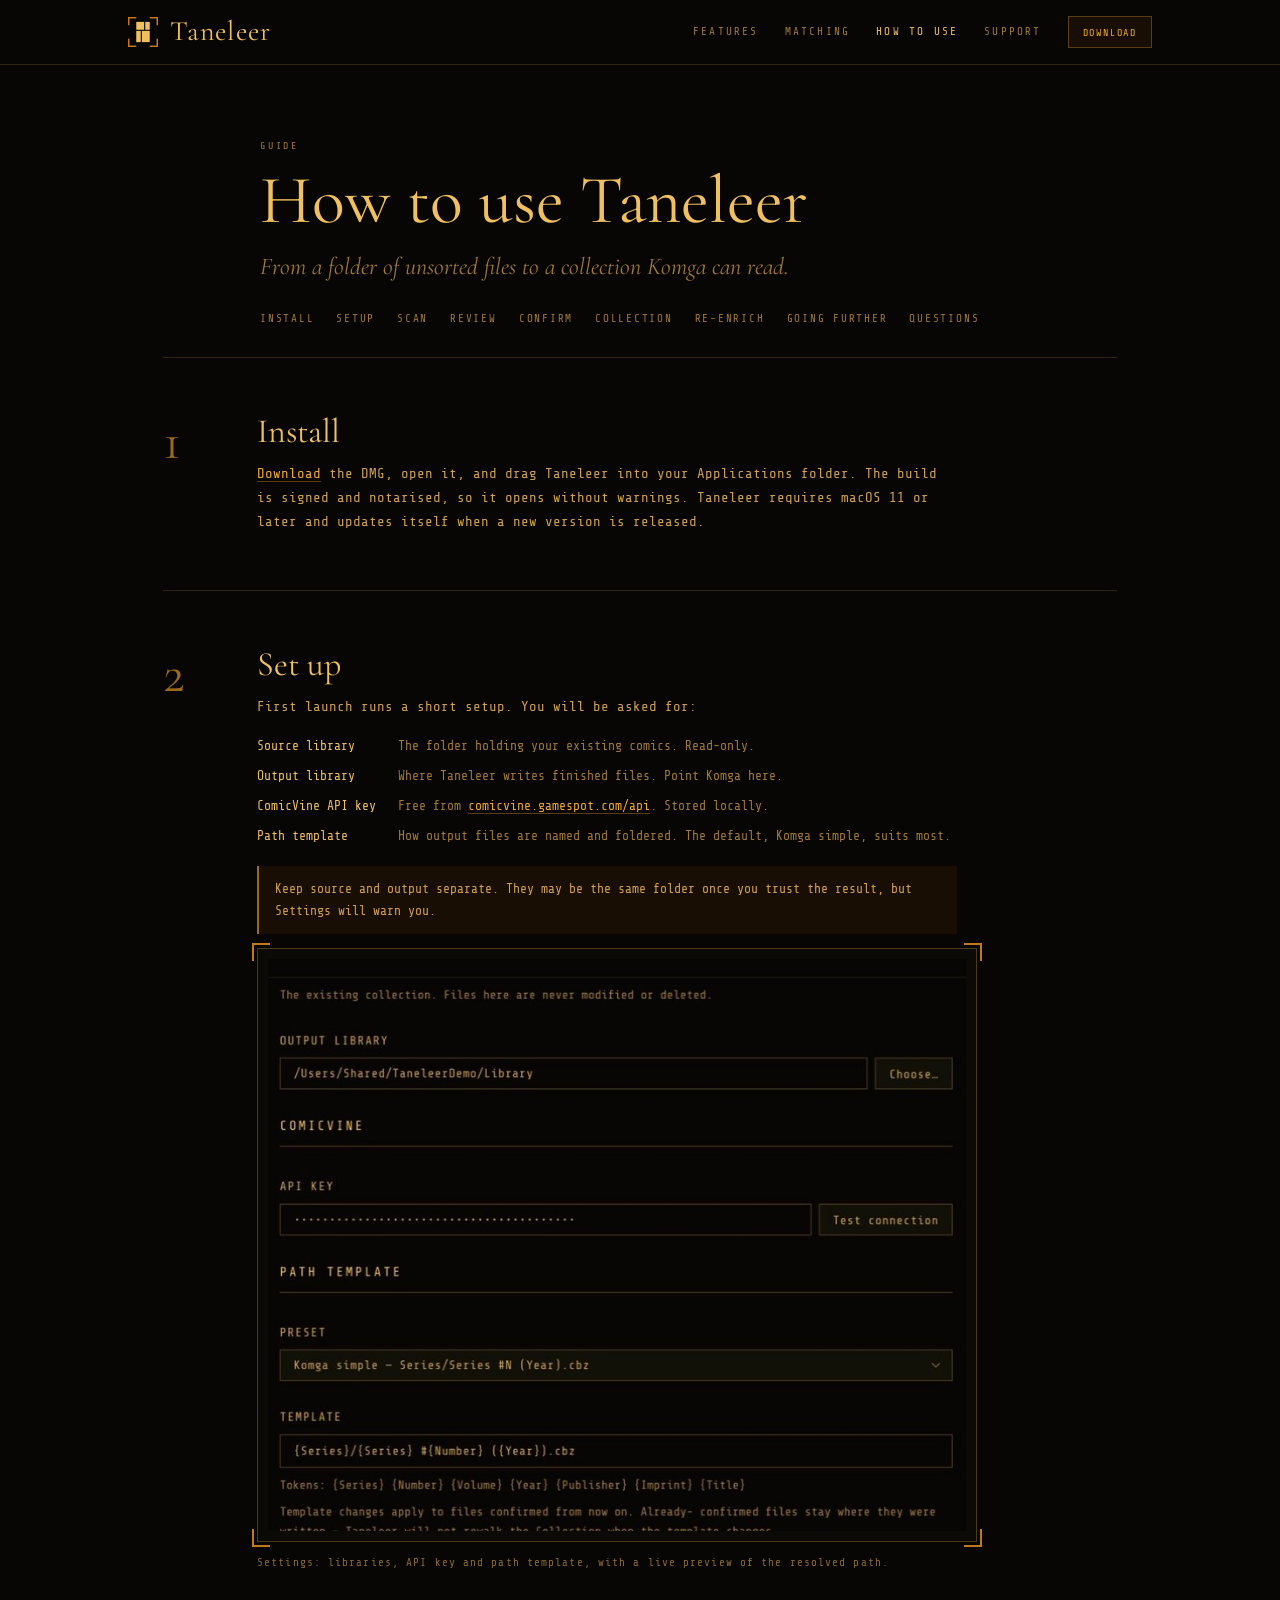
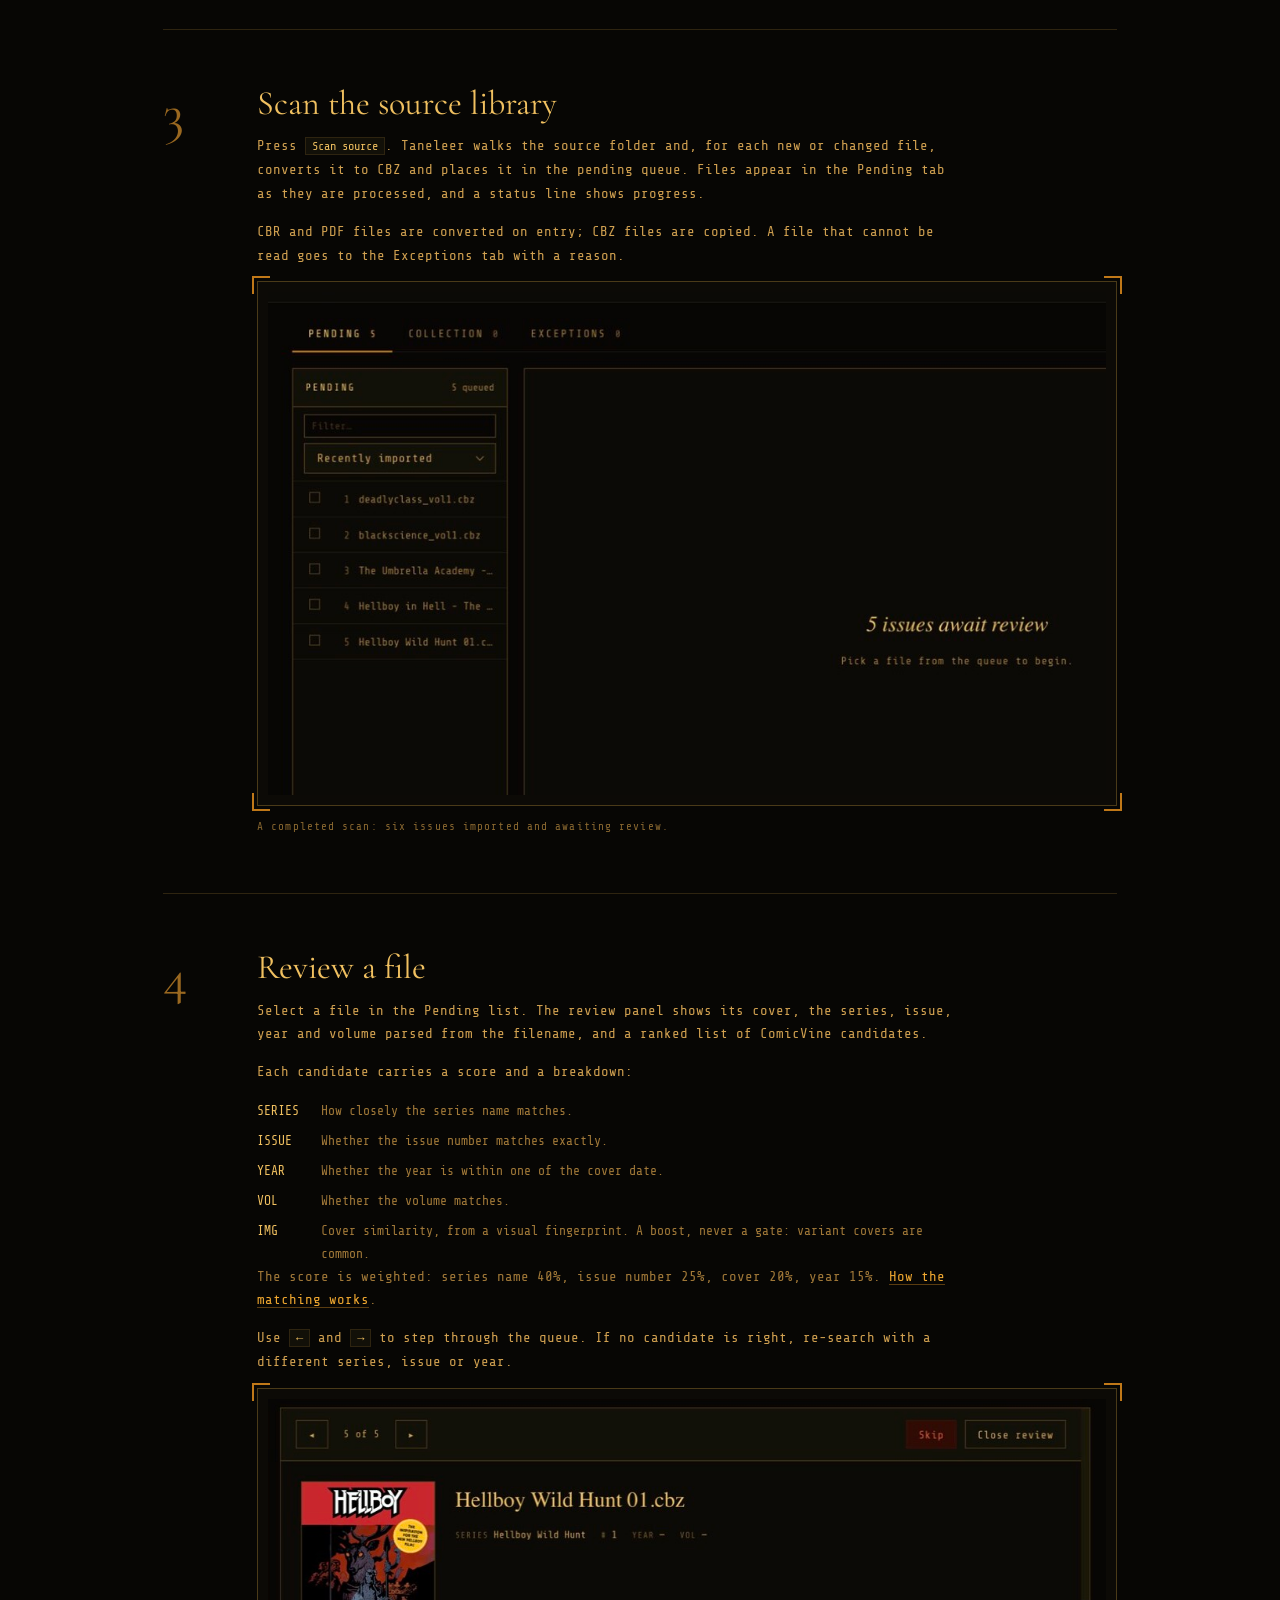
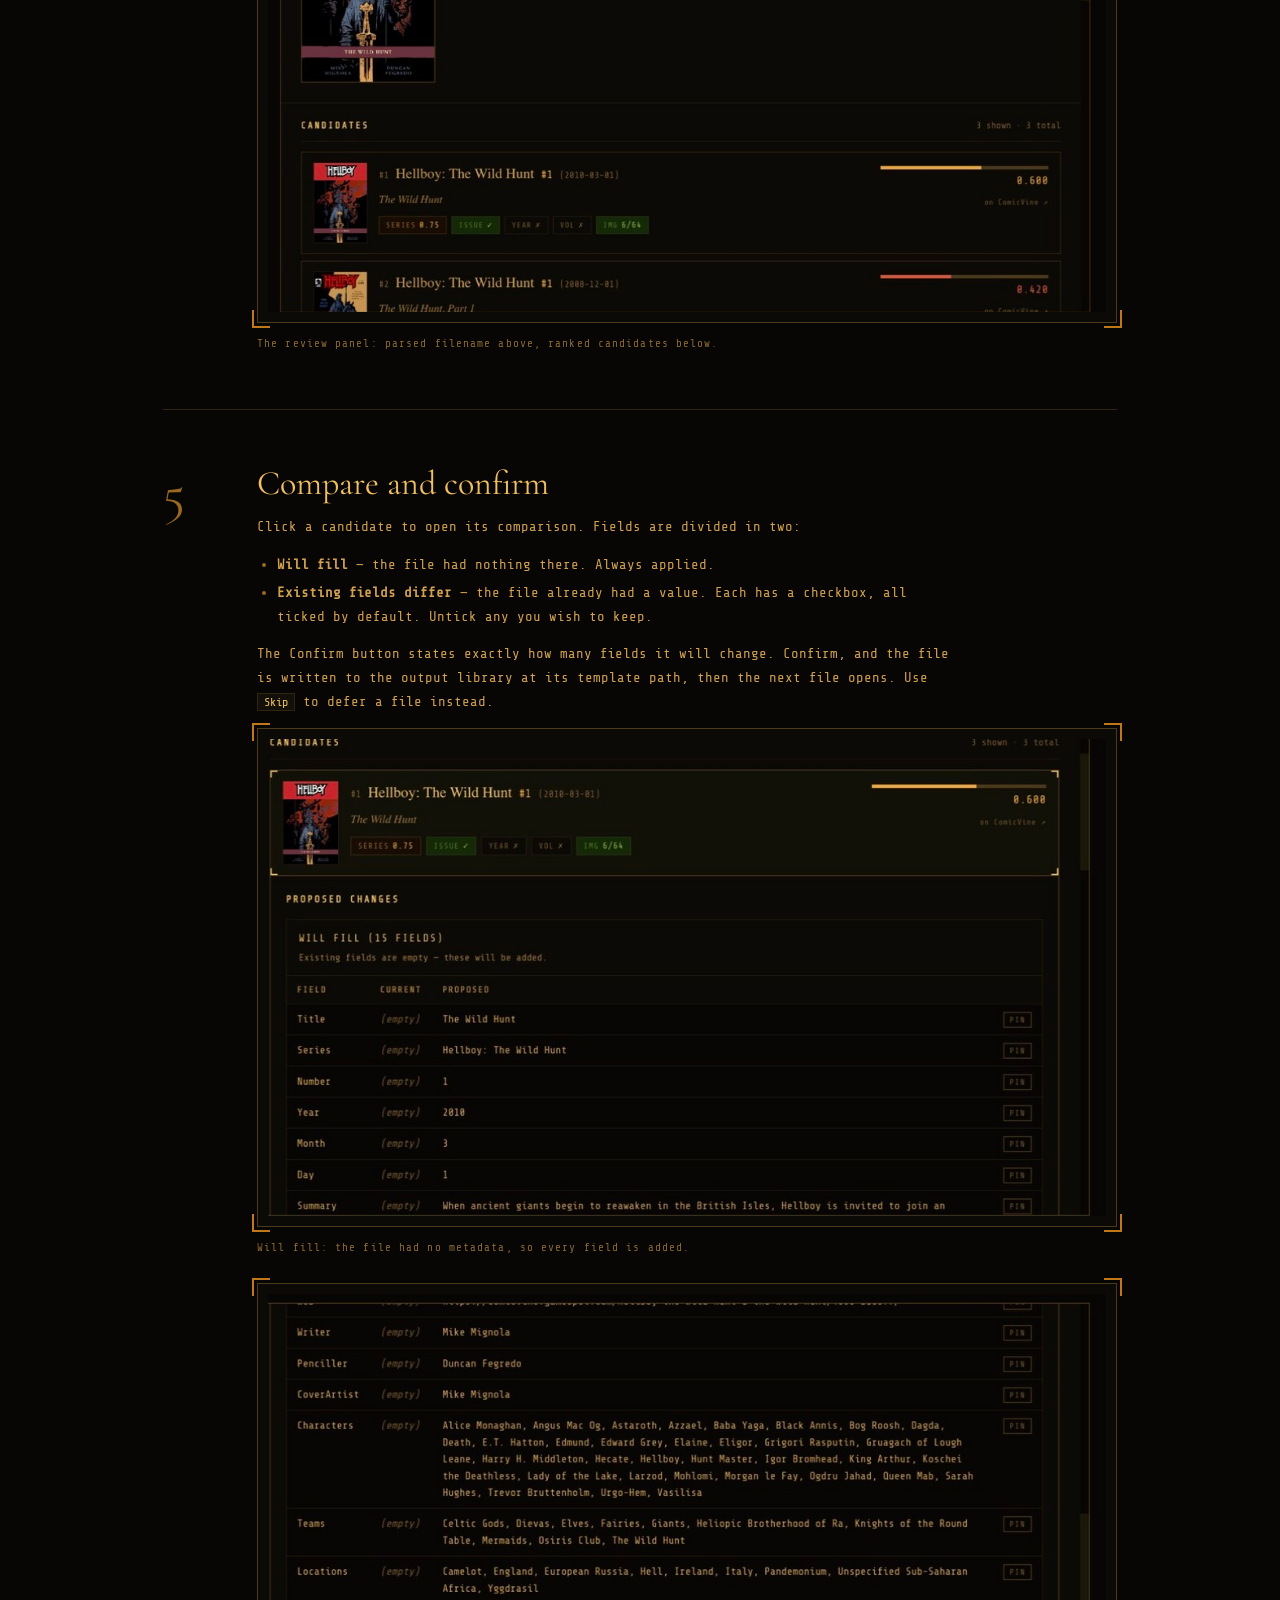
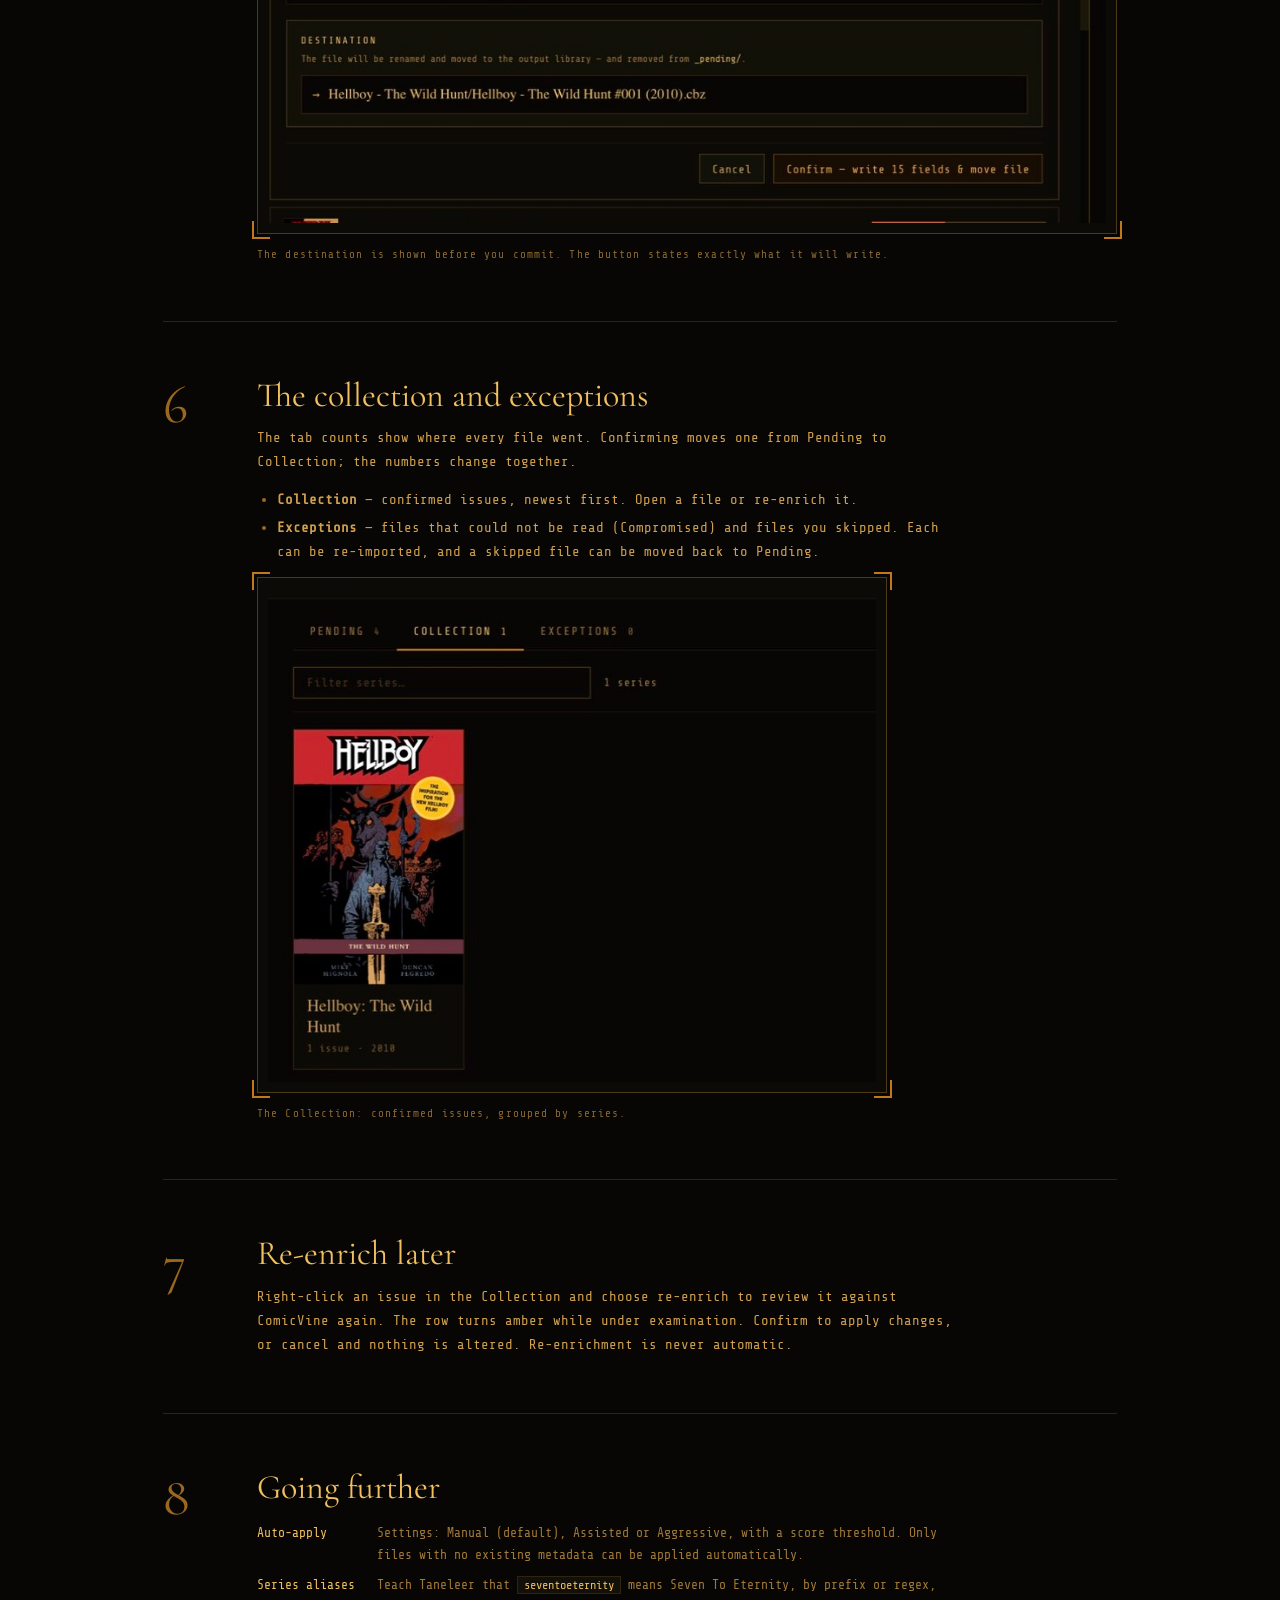
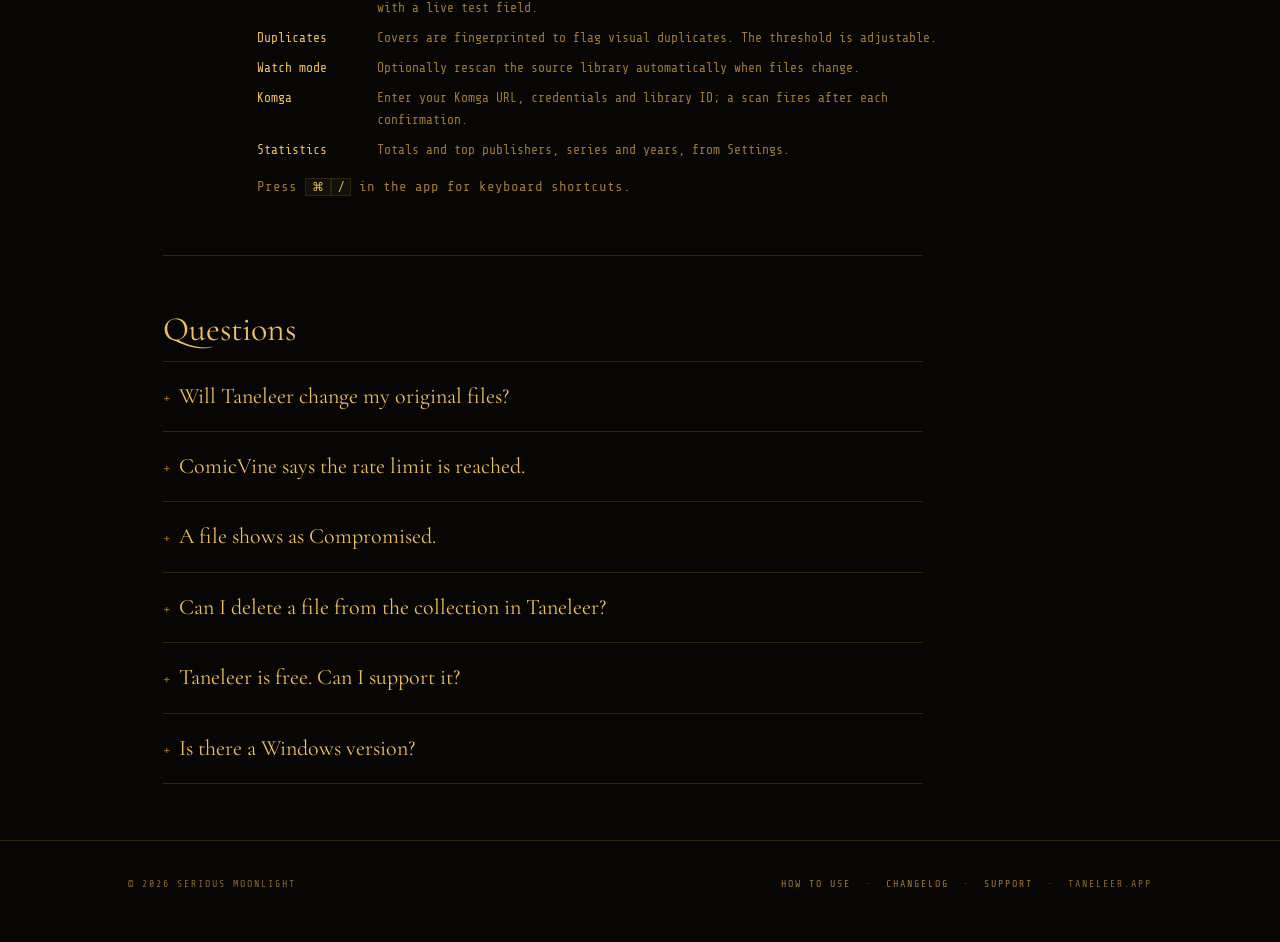
==== how-to.html @ 9f246590 "Full website: landing, how-to guide, matching, downloads, Ko-fi Co-Authored-By: Claude Sonnet 5.5 <n" ====
<!DOCTYPE html>
<html lang="en">
<head>
<meta charset="UTF-8">
<meta name="viewport" content="width=device-width, initial-scale=1.0">
<title>How to use Taneleer</title>
<meta name="description" content="A step-by-step guide to Taneleer: install, set up, scan, review candidates, confirm, and keep the collection in order.">
<meta name="theme-color" content="#070604">
<link rel="icon" type="image/svg+xml" href="favicon.svg">
<meta property="og:title" content="How to use Taneleer">
<meta property="og:description" content="A step-by-step guide to Taneleer: install, set up, scan, review candidates, confirm, and keep the collection in order.">
<meta property="og:image" content="https://taneleer.app/assets/shot-review.jpg">
<link rel="preconnect" href="https://fonts.googleapis.com">
<link rel="preconnect" href="https://fonts.gstatic.com" crossorigin>
<link href="https://fonts.googleapis.com/css2?family=Cormorant+Garamond:ital,wght@0,400;1,400&family=Share+Tech+Mono&display=swap" rel="stylesheet">
<link rel="stylesheet" href="styles.css?v=6">
</head>
<body>
<header class="top"><div class="wrap">
  <a class="brand" href="index.html" aria-label="Taneleer home">
    <svg viewBox="0 0 40 40" aria-hidden="true"><g fill="none" stroke="#c07818" stroke-width="2"><path d="M1 11V1h10M29 1h10v10M39 29v10H29M11 39H1V29"/></g><g fill="#f0c060"><rect x="11" y="6.5" width="10.5" height="10.5"/><rect x="23" y="6.5" width="6" height="10.5"/><rect x="11" y="18.5" width="6" height="15"/><rect x="18.5" y="18.5" width="10.5" height="15"/></g></svg>
    Taneleer</a>
  <nav aria-label="Primary">
    <a href="index.html#features" class="hide-s">Features</a>
    <a href="index.html#matching" class="hide-s">Matching</a>
    <a href="how-to.html" class="hide-xs" aria-current="page">How to use</a>
    <a href="https://ko-fi.com/seriousmoonlight">Support</a>
    <a class="btn primary" href="index.html#download">Download</a>
  </nav>
</div></header>

<main>
<div class="wrap narrow pagehead">
  <p class="label">Guide</p>
  <h1>How to use Taneleer</h1>
  <p class="lede">From a folder of unsorted files to a collection Komga can read.</p>
  <div class="toc"><a href="#install">Install</a><a href="#setup">Setup</a><a href="#scan">Scan</a><a href="#review">Review</a><a href="#confirm">Confirm</a><a href="#collection">Collection</a><a href="#reenrich">Re-enrich</a><a href="#more">Going further</a><a href="#faq">Questions</a></div>
</div>
<div class="wrap how">

<div class="step" id="install"><div class="n">1</div><div>
  <h2>Install</h2>
  <p><a href="index.html#download">Download</a> the DMG, open it, and drag Taneleer into your Applications folder. The build is signed and notarised, so it opens without warnings. Taneleer requires macOS 11 or later and updates itself when a new version is released.</p>
</div></div>

<div class="step" id="setup"><div class="n">2</div><div>
  <h2>Set up</h2>
  <p>First launch runs a short setup. You will be asked for:</p>
  <dl>
    <dt>Source library</dt><dd>The folder holding your existing comics. Read-only.</dd>
    <dt>Output library</dt><dd>Where Taneleer writes finished files. Point Komga here.</dd>
    <dt>ComicVine API key</dt><dd>Free from <a href="https://comicvine.gamespot.com/api/">comicvine.gamespot.com/api</a>. Stored locally.</dd>
    <dt>Path template</dt><dd>How output files are named and foldered. The default, Komga simple, suits most.</dd>
  </dl>
  <p class="note">Keep source and output separate. They may be the same folder once you trust the result, but Settings will warn you.</p>
  <figure style="max-width:720px"><div class="shot"><img src="assets/shot-settings.jpg" alt="The Taneleer settings screen showing source library, output library, ComicVine API key and path template with live preview" width="800" height="656" loading="lazy"><i></i></div><figcaption>Settings: libraries, API key and path template, with a live preview of the resolved path.</figcaption></figure>
</div></div>

<div class="step" id="scan"><div class="n">3</div><div>
  <h2>Scan the source library</h2>
  <p>Press <kbd>Scan source</kbd>. Taneleer walks the source folder and, for each new or changed file, converts it to CBZ and places it in the pending queue. Files appear in the Pending tab as they are processed, and a status line shows progress.</p>
  <p>CBR and PDF files are converted on entry; CBZ files are copied. A file that cannot be read goes to the Exceptions tab with a reason.</p>
  <figure style="max-width:860px"><div class="shot"><img src="assets/shot-scan.jpg" alt="The Pending tab after a scan, showing six imported files queued for review" width="1000" height="600" loading="lazy"><i></i></div><figcaption>A completed scan: six issues imported and awaiting review.</figcaption></figure>
</div></div>

<div class="step" id="review"><div class="n">4</div><div>
  <h2>Review a file</h2>
  <p>Select a file in the Pending list. The review panel shows its cover, the series, issue, year and volume parsed from the filename, and a ranked list of ComicVine candidates.</p>
  <p>Each candidate carries a score and a breakdown:</p>
  <dl>
    <dt>SERIES</dt><dd>How closely the series name matches.</dd>
    <dt>ISSUE</dt><dd>Whether the issue number matches exactly.</dd>
    <dt>YEAR</dt><dd>Whether the year is within one of the cover date.</dd>
    <dt>VOL</dt><dd>Whether the volume matches.</dd>
    <dt>IMG</dt><dd>Cover similarity, from a visual fingerprint. A boost, never a gate: variant covers are common.</dd>
  </dl>
  <p class="dim">The score is weighted: series name 40%, issue number 25%, cover 20%, year 15%. <a href="index.html#matching">How the matching works</a>.</p>
  <p>Use <kbd>&larr;</kbd> and <kbd>&rarr;</kbd> to step through the queue. If no candidate is right, re-search with a different series, issue or year.</p>
  <figure style="max-width:860px"><div class="shot"><img src="assets/shot-candidates.jpg" alt="The review panel with ranked candidates and score breakdowns" width="1070" height="655" loading="lazy"><i></i></div><figcaption>The review panel: parsed filename above, ranked candidates below.</figcaption></figure>
</div></div>

<div class="step" id="confirm"><div class="n">5</div><div>
  <h2>Compare and confirm</h2>
  <p>Click a candidate to open its comparison. Fields are divided in two:</p>
  <ul>
    <li><b>Will fill</b> &mdash; the file had nothing there. Always applied.</li>
    <li><b>Existing fields differ</b> &mdash; the file already had a value. Each has a checkbox, all ticked by default. Untick any you wish to keep.</li>
  </ul>
  <p>The Confirm button states exactly how many fields it will change. Confirm, and the file is written to the output library at its template path, then the next file opens. Use <kbd>Skip</kbd> to defer a file instead.</p>
  <figure style="max-width:860px"><div class="shot"><img src="assets/shot-diff.jpg" alt="The comparison for a ComicVine candidate listing the fields that will be filled" width="1030" height="586" loading="lazy"><i></i></div><figcaption>Will fill: the file had no metadata, so every field is added.</figcaption></figure><figure style="max-width:860px"><div class="shot"><img src="assets/shot-confirm.jpg" alt="The destination path and Confirm button, stating the number of fields to be written" width="1030" height="650" loading="lazy"><i></i></div><figcaption>The destination is shown before you commit. The button states exactly what it will write.</figcaption></figure>
</div></div>

<div class="step" id="collection"><div class="n">6</div><div>
  <h2>The collection and exceptions</h2>
  <p>The tab counts show where every file went. Confirming moves one from Pending to Collection; the numbers change together.</p>
  <ul>
    <li><b>Collection</b> &mdash; confirmed issues, newest first. Open a file or re-enrich it.</li>
    <li><b>Exceptions</b> &mdash; files that could not be read (Compromised) and files you skipped. Each can be re-imported, and a skipped file can be moved back to Pending.</li>
  </ul>
  <figure style="max-width:630px"><div class="shot"><img src="assets/shot-collection.jpg" alt="The Collection tab showing one confirmed series" width="700" height="568" loading="lazy"><i></i></div><figcaption>The Collection: confirmed issues, grouped by series.</figcaption></figure>
</div></div>

<div class="step" id="reenrich"><div class="n">7</div><div>
  <h2>Re-enrich later</h2>
  <p>Right-click an issue in the Collection and choose re-enrich to review it against ComicVine again. The row turns amber while under examination. Confirm to apply changes, or cancel and nothing is altered. Re-enrichment is never automatic.</p>
</div></div>

<div class="step" id="more"><div class="n">8</div><div>
  <h2>Going further</h2>
  <dl>
    <dt>Auto-apply</dt><dd>Settings: Manual (default), Assisted or Aggressive, with a score threshold. Only files with no existing metadata can be applied automatically.</dd>
    <dt>Series aliases</dt><dd>Teach Taneleer that <code>seventoeternity</code> means Seven To Eternity, by prefix or regex, with a live test field.</dd>
    <dt>Duplicates</dt><dd>Covers are fingerprinted to flag visual duplicates. The threshold is adjustable.</dd>
    <dt>Watch mode</dt><dd>Optionally rescan the source library automatically when files change.</dd>
    <dt>Komga</dt><dd>Enter your Komga URL, credentials and library ID; a scan fires after each confirmation.</dd>
    <dt>Statistics</dt><dd>Totals and top publishers, series and years, from Settings.</dd>
  </dl>
  <p class="dim" style="margin-top:14px">Press <kbd>&#8984;</kbd><kbd>/</kbd> in the app for keyboard shortcuts.</p>
</div></div>

<div class="step" id="faq" style="display:block">
  <h2>Questions</h2>
  <details><summary>Will Taneleer change my original files?</summary><p>No. The source library is read-only. All output is written to the output library.</p></details>
  <details><summary>ComicVine says the rate limit is reached.</summary><p>ComicVine allows about 200 requests an hour. Taneleer pauses, shows a countdown, and resumes by itself. Work already done is kept.</p></details>
  <details><summary>A file shows as Compromised.</summary><p>It could not be read or converted. The Exceptions tab gives the reason. Open the source, repair or replace it, then choose Re-import.</p></details>
  <details><summary>Can I delete a file from the collection in Taneleer?</summary><p>Not directly. The source library is the source of truth; remove the file there. In bulk, you can retire rows from the Collection while leaving output files in place.</p></details>
  <details><summary>Taneleer is free. Can I support it?</summary><p>Yes, optionally, through <a href="https://ko-fi.com/seriousmoonlight">Ko-fi</a>. Nothing is locked behind it.</p></details>
  <details><summary>Is there a Windows version?</summary><p>Not at v1. A portable build is planned after release.</p></details>
</div>

</div>
</main>
<footer><div class="wrap">
  <span>&copy; 2026 Serious Moonlight</span>
  <span><a href="how-to.html">How to use</a> &nbsp;&middot;&nbsp; <a href="https://github.com/puckrin/taneleer-releases/releases">Changelog</a> &nbsp;&middot;&nbsp; <a href="https://ko-fi.com/seriousmoonlight">Support</a> &nbsp;&middot;&nbsp; taneleer.app</span>
</div></footer>
</body></html>
---- styles.css ----
/* Taneleer — website. Static, no JS. Tokens mirror the app's. */
:root{
  --bg0:#070604;--bg1:#0c0a06;--bg2:#121008;--bg3:#1a1808;--rule:#2e2410;--rule-strong:#4a3a18;
  --tx0:#f0c060;--tx1:#d0a050;--tx2:#a07838;--tx3:#8a6830;
  --amber-hi:#f0a830;--amber:#c07818;--amber-mid:#9a6820;--amber-dim:#5a3c10;--amber-ghost:#180e04;
  --cold-hi:#90b8d0;--green-hi:#88b840;--red-hi:#d85838;
  --serif:'Cormorant Garamond',Georgia,serif;--mono:'Share Tech Mono',ui-monospace,Menlo,monospace;
}
*,*::before,*::after{box-sizing:border-box;margin:0;padding:0}
html{background:var(--bg0);color:var(--tx1);font-family:var(--mono);font-size:14px;line-height:1.7;-webkit-font-smoothing:antialiased;scroll-behavior:smooth}
body{min-height:100vh;background:var(--bg0)}
a{color:var(--amber-hi);text-decoration:none;border-bottom:1px solid var(--amber-dim)}
a:hover{border-bottom-color:var(--amber-hi)}
a:focus-visible,.btn:focus-visible{outline:1.5px solid var(--cold-hi);outline-offset:3px}
img{max-width:100%;display:block}
.wrap{max-width:1080px;margin:0 auto;padding:0 28px}
.narrow{max-width:760px}

/* header */
.top{border-bottom:.5px solid var(--rule);background:var(--bg0);position:sticky;top:0;z-index:10}
.top .wrap{display:flex;align-items:center;justify-content:space-between;height:64px;gap:16px}
.brand{display:flex;align-items:center;gap:12px;border:0;color:var(--tx0);font-family:var(--serif);font-size:28px;letter-spacing:.04em}
.brand svg{width:30px;height:30px}
nav{display:flex;align-items:center;gap:26px;font-size:11px;letter-spacing:.2em;text-transform:uppercase}
nav a{border:0;color:var(--tx2)}
nav a:hover,nav a[aria-current]{color:var(--tx0)}

/* buttons */
.btn{display:inline-flex;align-items:center;gap:10px;height:40px;padding:0 20px;font:inherit;font-size:12px;letter-spacing:.18em;text-transform:uppercase;background:var(--bg2);color:var(--tx2);border:1px solid var(--rule-strong)}
.btn:hover{border-color:var(--amber-mid);color:var(--tx0)}
.btn.primary{background:var(--amber-ghost);color:var(--amber-hi);border-color:var(--amber-dim)}
.btn.primary:hover{border-color:var(--amber-hi)}
.top .btn{height:32px;padding:0 14px;font-size:10px}

/* type */
.label{font-size:10px;letter-spacing:.28em;text-transform:uppercase;color:var(--tx2)}
h1,h2,h3{font-family:var(--serif);font-weight:400;color:var(--tx0);line-height:1.08}
h2{font-size:42px;margin:10px 0 18px}
h3{font-size:24px;margin-bottom:6px}
p{color:var(--tx1)}
.lede{font-family:var(--serif);font-style:italic;font-size:24px;color:var(--tx2);line-height:1.35}
.dim{color:var(--tx2)}
code,kbd{font-family:var(--mono);font-size:12px;background:var(--bg2);border:1px solid var(--rule);padding:1px 6px;color:var(--tx0)}

/* hero */
.hero{padding:84px 0 40px;text-align:center;position:relative}
.hero h1{font-size:clamp(46px,8vw,92px);letter-spacing:.02em}
.hero .lede{margin:18px auto 30px;max-width:620px}
.cta{display:flex;gap:14px;justify-content:center;flex-wrap:wrap}
.fine{margin-top:16px;font-size:11px;letter-spacing:.14em;color:var(--tx3)}
.stage{padding:20px 0 90px}

/* framed screenshot with bracket corners */
.shot{position:relative;border:1px solid var(--rule-strong);background:var(--bg1);padding:10px}
.shot::before,.shot::after,.shot i::before,.shot i::after{content:"";position:absolute;width:18px;height:18px;border:2px solid var(--amber)}
.shot::before{top:-6px;left:-6px;border-right:0;border-bottom:0}
.shot::after{top:-6px;right:-6px;border-left:0;border-bottom:0}
.shot i::before{bottom:-6px;left:-6px;border-right:0;border-top:0}
.shot i::after{bottom:-6px;right:-6px;border-left:0;border-top:0}
.shot img{width:100%;height:auto}
figcaption{margin-top:12px;font-size:11px;letter-spacing:.1em;color:var(--tx3)}
.hero .shot{box-shadow:0 30px 90px rgba(192,120,24,.12)}

/* sections */
section{padding:84px 0;border-top:.5px solid var(--rule)}
.grid{display:grid;grid-template-columns:repeat(3,1fr);gap:1px;background:var(--rule);border:1px solid var(--rule);margin-top:36px}
.cell{background:var(--bg0);padding:28px 26px}
.cell p{font-size:13px;color:var(--tx2)}
.cell .label{color:var(--amber-mid);display:block;margin-bottom:10px}
.split{display:grid;grid-template-columns:1fr 1.25fr;gap:56px;align-items:center}
.split.flip{grid-template-columns:1.25fr 1fr}
.steps{counter-reset:s;list-style:none;display:grid;grid-template-columns:repeat(4,1fr);gap:24px;margin-top:36px}
.steps li{counter-increment:s;border-top:1px solid var(--amber-dim);padding-top:16px}
.steps li::before{content:"0" counter(s);font-size:11px;letter-spacing:.24em;color:var(--amber-hi)}
.steps h3{margin-top:6px}
.steps p{font-size:13px;color:var(--tx2)}
.tags{display:flex;flex-wrap:wrap;gap:8px;margin-top:18px}
.tag{font-size:10px;letter-spacing:.14em;text-transform:uppercase;padding:2px 8px;border:1px solid var(--amber-dim);color:var(--amber-mid)}
.download{text-align:center;background:var(--bg1)}
.download .meta{display:flex;gap:28px;justify-content:center;flex-wrap:wrap;margin-top:26px;font-size:11px;letter-spacing:.14em;color:var(--tx2)}
.download .meta b{color:var(--tx0);font-weight:400}

/* how-to */
.pagehead{padding:72px 0 28px}
.pagehead h1{font-size:clamp(40px,6vw,68px);margin:10px 0 14px}
.toc{display:flex;flex-wrap:wrap;gap:8px 22px;margin-top:26px;font-size:11px;letter-spacing:.16em;text-transform:uppercase}
.toc a{border:0;color:var(--tx2)}.toc a:hover{color:var(--tx0)}
.step{padding:56px 0;border-top:.5px solid var(--rule);display:grid;grid-template-columns:70px 1fr;gap:0 24px}
.step .n{font-family:var(--serif);font-size:54px;color:var(--amber-mid);line-height:1}
.step h2{font-size:34px;margin:0 0 12px}
.step p+p,.step p+ul,.step ul+p,.step p+figure,.step ul+figure{margin-top:14px}
.step ul{padding-left:20px;color:var(--tx1)}
.step li{margin:4px 0}
.step li::marker{color:var(--amber-mid)}
.step figure{margin-top:26px}
.note{border-left:2px solid var(--amber-mid);background:var(--amber-ghost);padding:12px 16px;margin-top:18px;font-size:13px;color:var(--tx1)}
dl{margin-top:16px;display:grid;grid-template-columns:max-content 1fr;gap:8px 22px;font-size:13px}
dt{color:var(--tx0)}dd{color:var(--tx2)}
details{border-top:.5px solid var(--rule);padding:16px 0}
details:last-of-type{border-bottom:.5px solid var(--rule)}
summary{cursor:pointer;color:var(--tx0);font-family:var(--serif);font-size:22px;list-style:none}
summary::before{content:"+ ";color:var(--amber-mid);font-family:var(--mono);font-size:14px}
details[open] summary::before{content:"– "}
details p{margin-top:10px;color:var(--tx2);font-size:13px}

footer{border-top:.5px solid var(--rule);padding:34px 0 50px;font-size:10px;letter-spacing:.2em;text-transform:uppercase;color:var(--tx3)}
footer .wrap{display:flex;justify-content:space-between;gap:12px 28px;flex-wrap:wrap}
footer a{color:var(--tx2);border:0}footer a:hover{color:var(--tx0)}

@media(max-width:860px){
  .grid{grid-template-columns:1fr}.split,.split.flip{grid-template-columns:1fr;gap:30px}
  .steps{grid-template-columns:1fr 1fr}h2{font-size:34px}
  .step{grid-template-columns:1fr}.step .n{font-size:40px;margin-bottom:6px}
  nav{gap:16px}.hide-s{display:none}
}
@media(max-width:520px){.steps{grid-template-columns:1fr}.wrap{padding:0 18px}.hero{padding-top:56px}}
@media(prefers-reduced-motion:reduce){html{scroll-behavior:auto}}

/* small-screen header */
nav a{white-space:nowrap}
@media(max-width:520px){
  .brand{font-size:23px;gap:8px}.brand svg{width:24px;height:24px}
  nav{gap:12px;letter-spacing:.1em}.top .btn{padding:0 10px;letter-spacing:.1em}
  .top .wrap{height:56px}
}

/* how-to: wide figures, readable text measure */
.how{max-width:1010px}
.how .step>div>p,.how .step>div>ul,.how .step>div>dl,.how .step>div>.note,.how .step>div>h2{max-width:700px}
.how #faq{max-width:760px}

/* matching */
.mlist{list-style:none;display:grid;gap:26px}
.mlist li{border-left:1px solid var(--amber-dim);padding-left:20px}
.mlist .label{color:var(--amber-mid);display:block;margin-bottom:4px}
.mlist p{font-size:13px;color:var(--tx2)}
.mlist em{font-family:var(--serif);font-size:15px;color:var(--tx1)}
.signals{display:grid;gap:14px;margin-top:16px;padding:22px;border:1px solid var(--rule-strong);background:var(--bg1)}
.signals div{display:grid;grid-template-columns:110px 1fr 40px;align-items:center;gap:14px;font-size:12px}
.signals span{color:var(--tx1)}.signals em{font-style:normal;color:var(--amber-hi);text-align:right}
.signals b{display:block;height:6px;background:var(--bg3);position:relative}
.signals b::after{content:"";position:absolute;inset:0 auto 0 0;width:calc(var(--w)*2.5);background:var(--amber)}
@media(max-width:520px){.hide-xs{display:none}.signals div{grid-template-columns:86px 1fr 36px;gap:10px}}
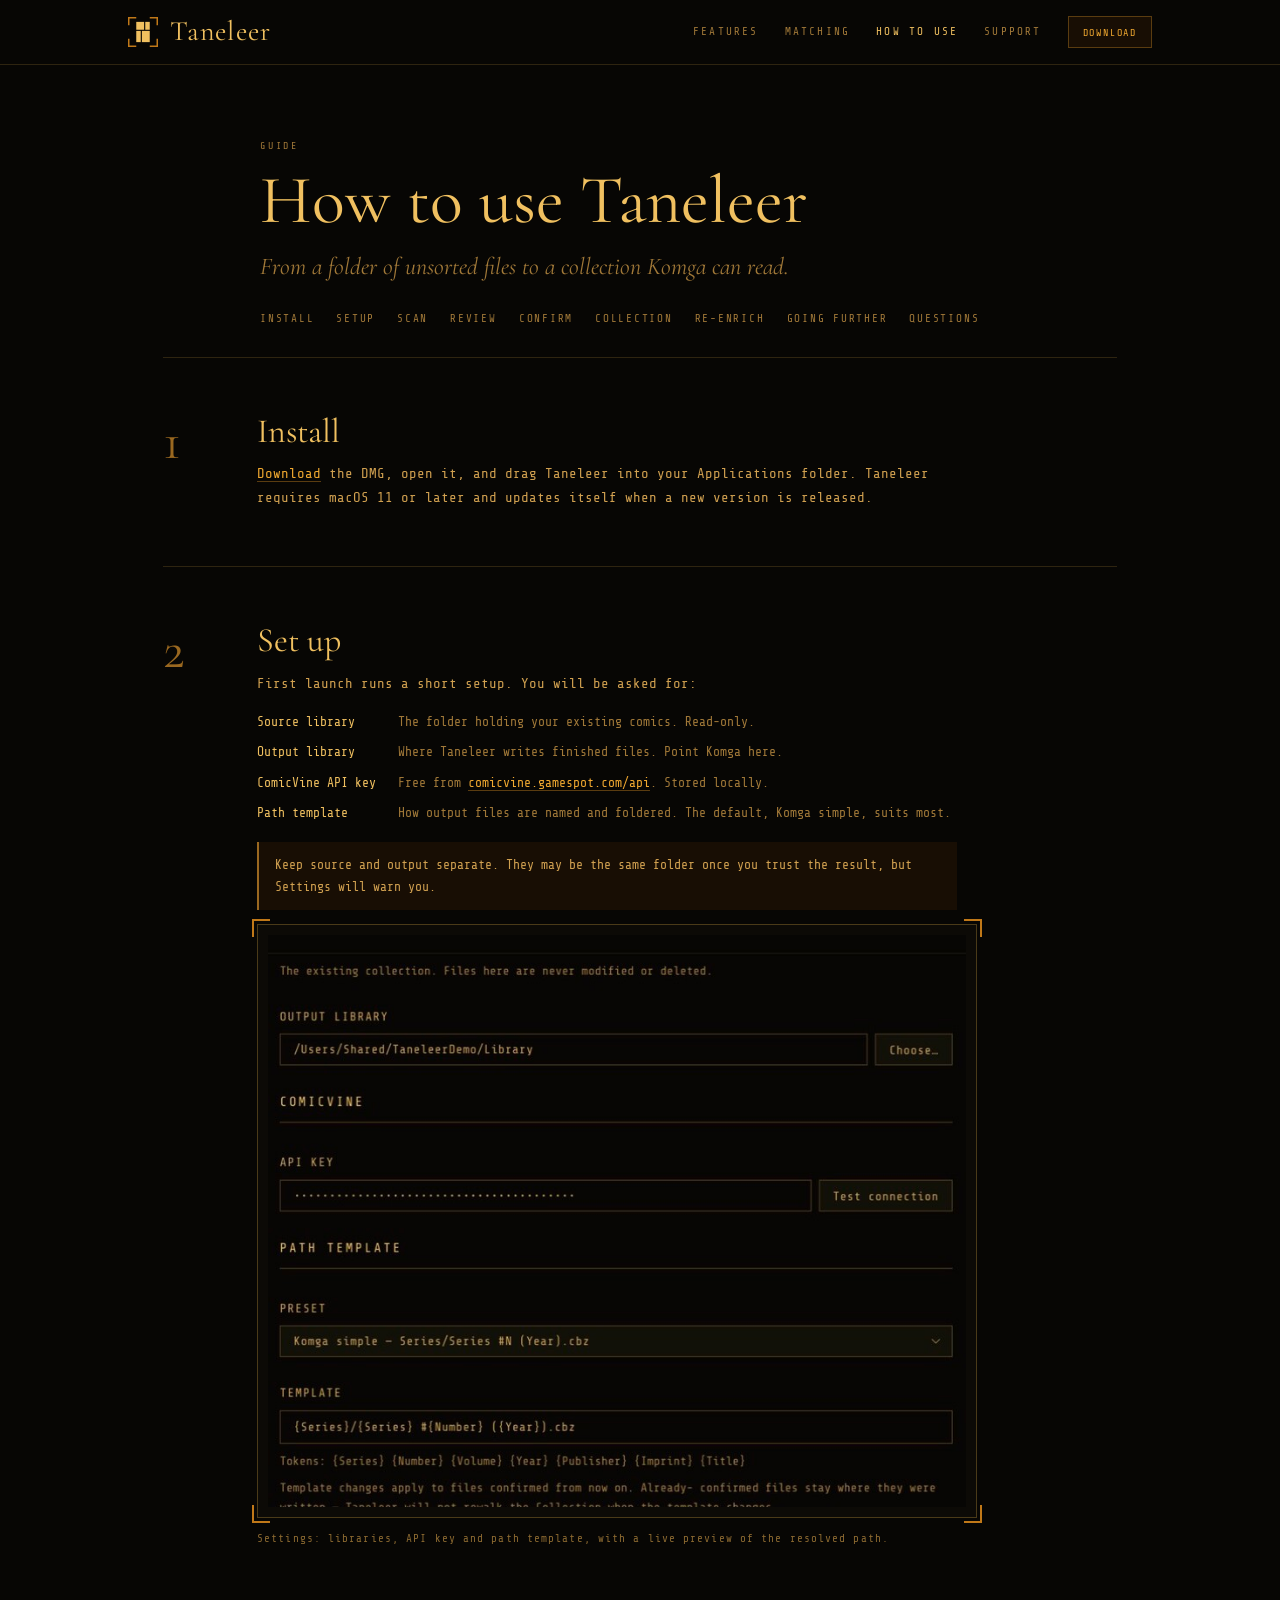
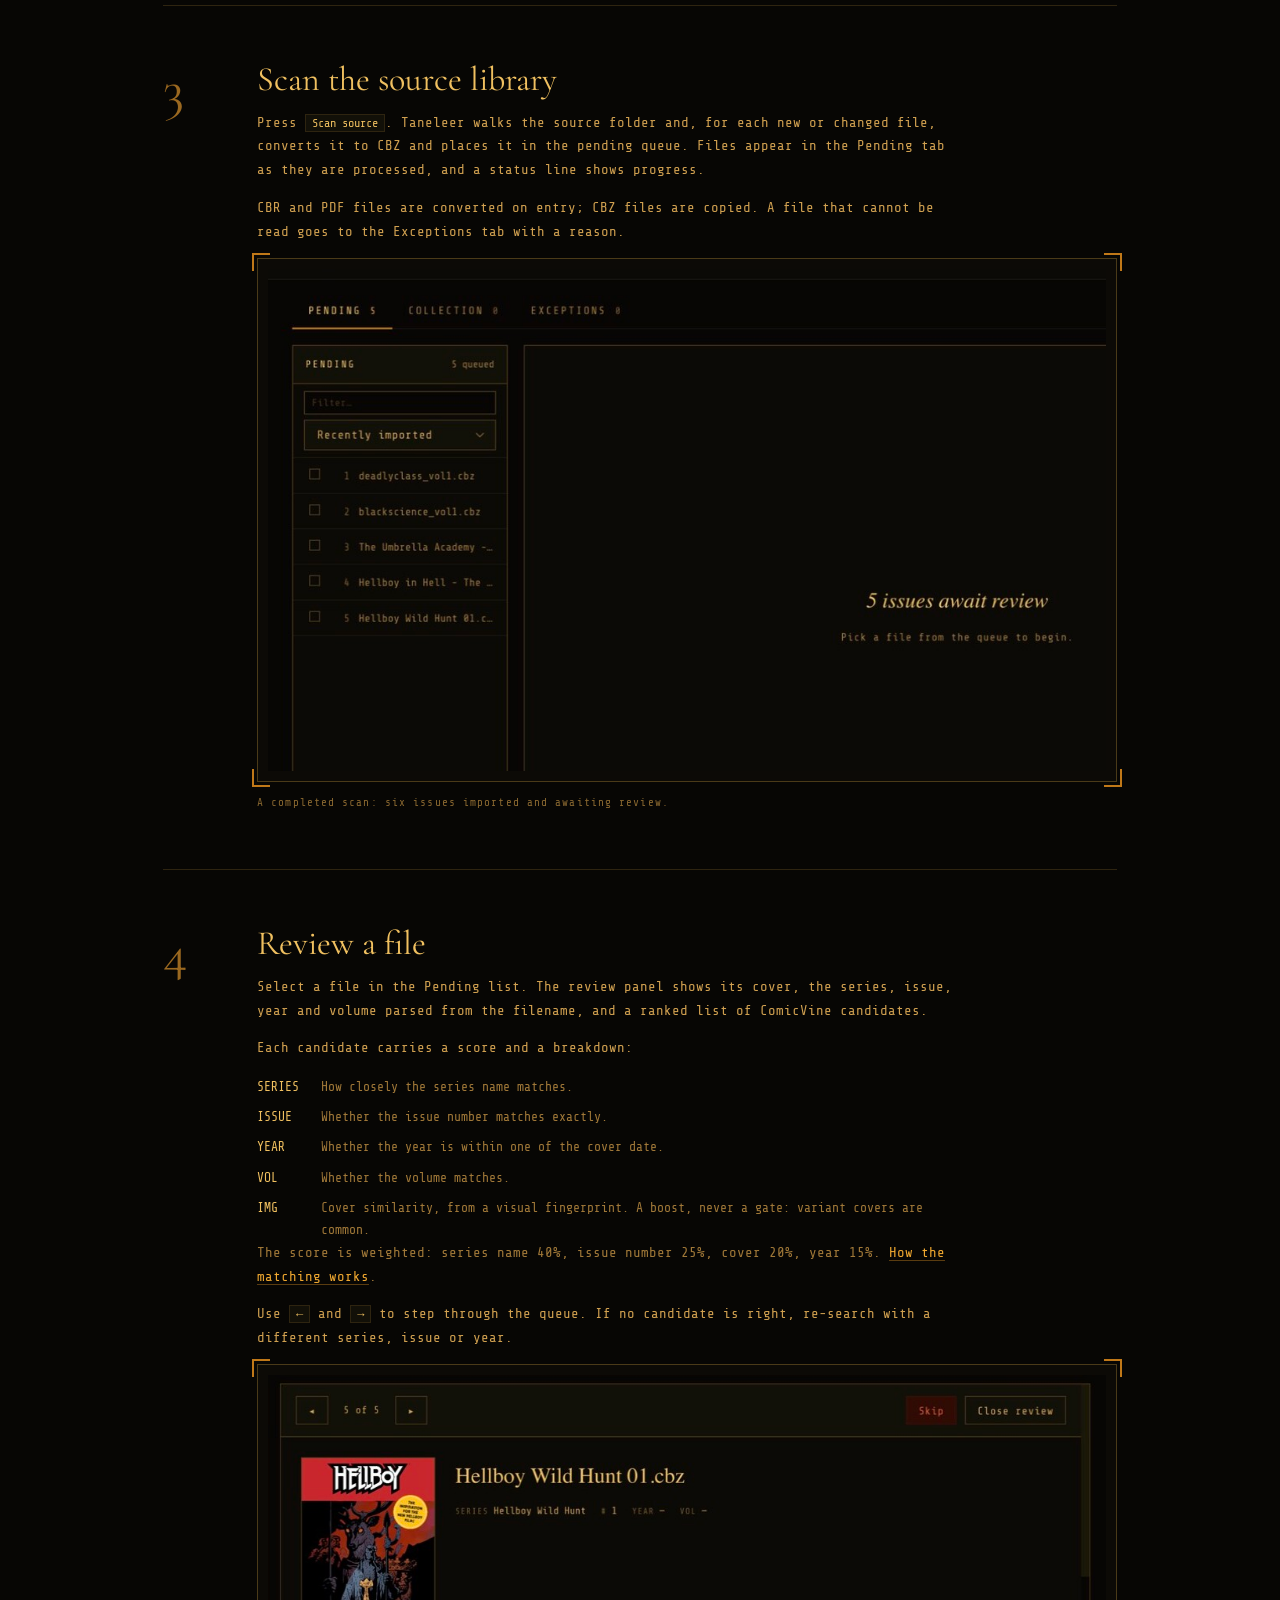
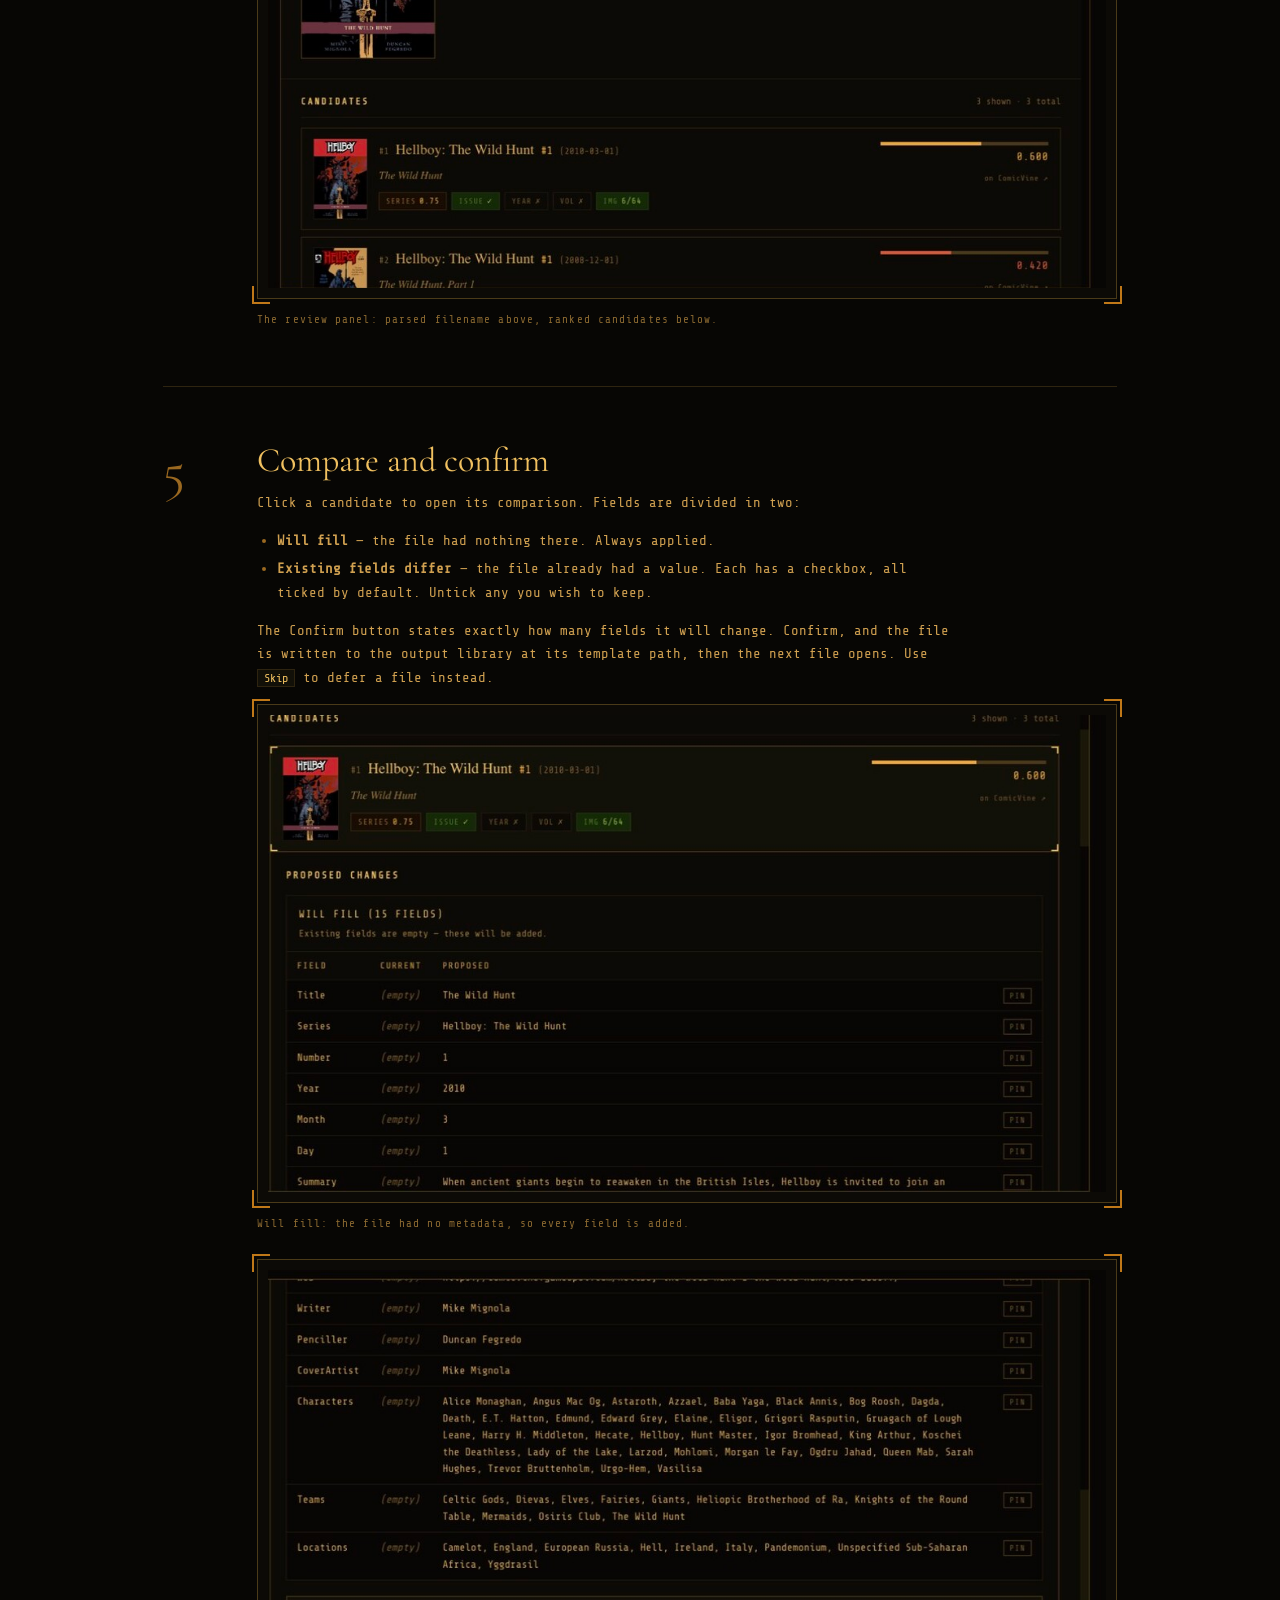
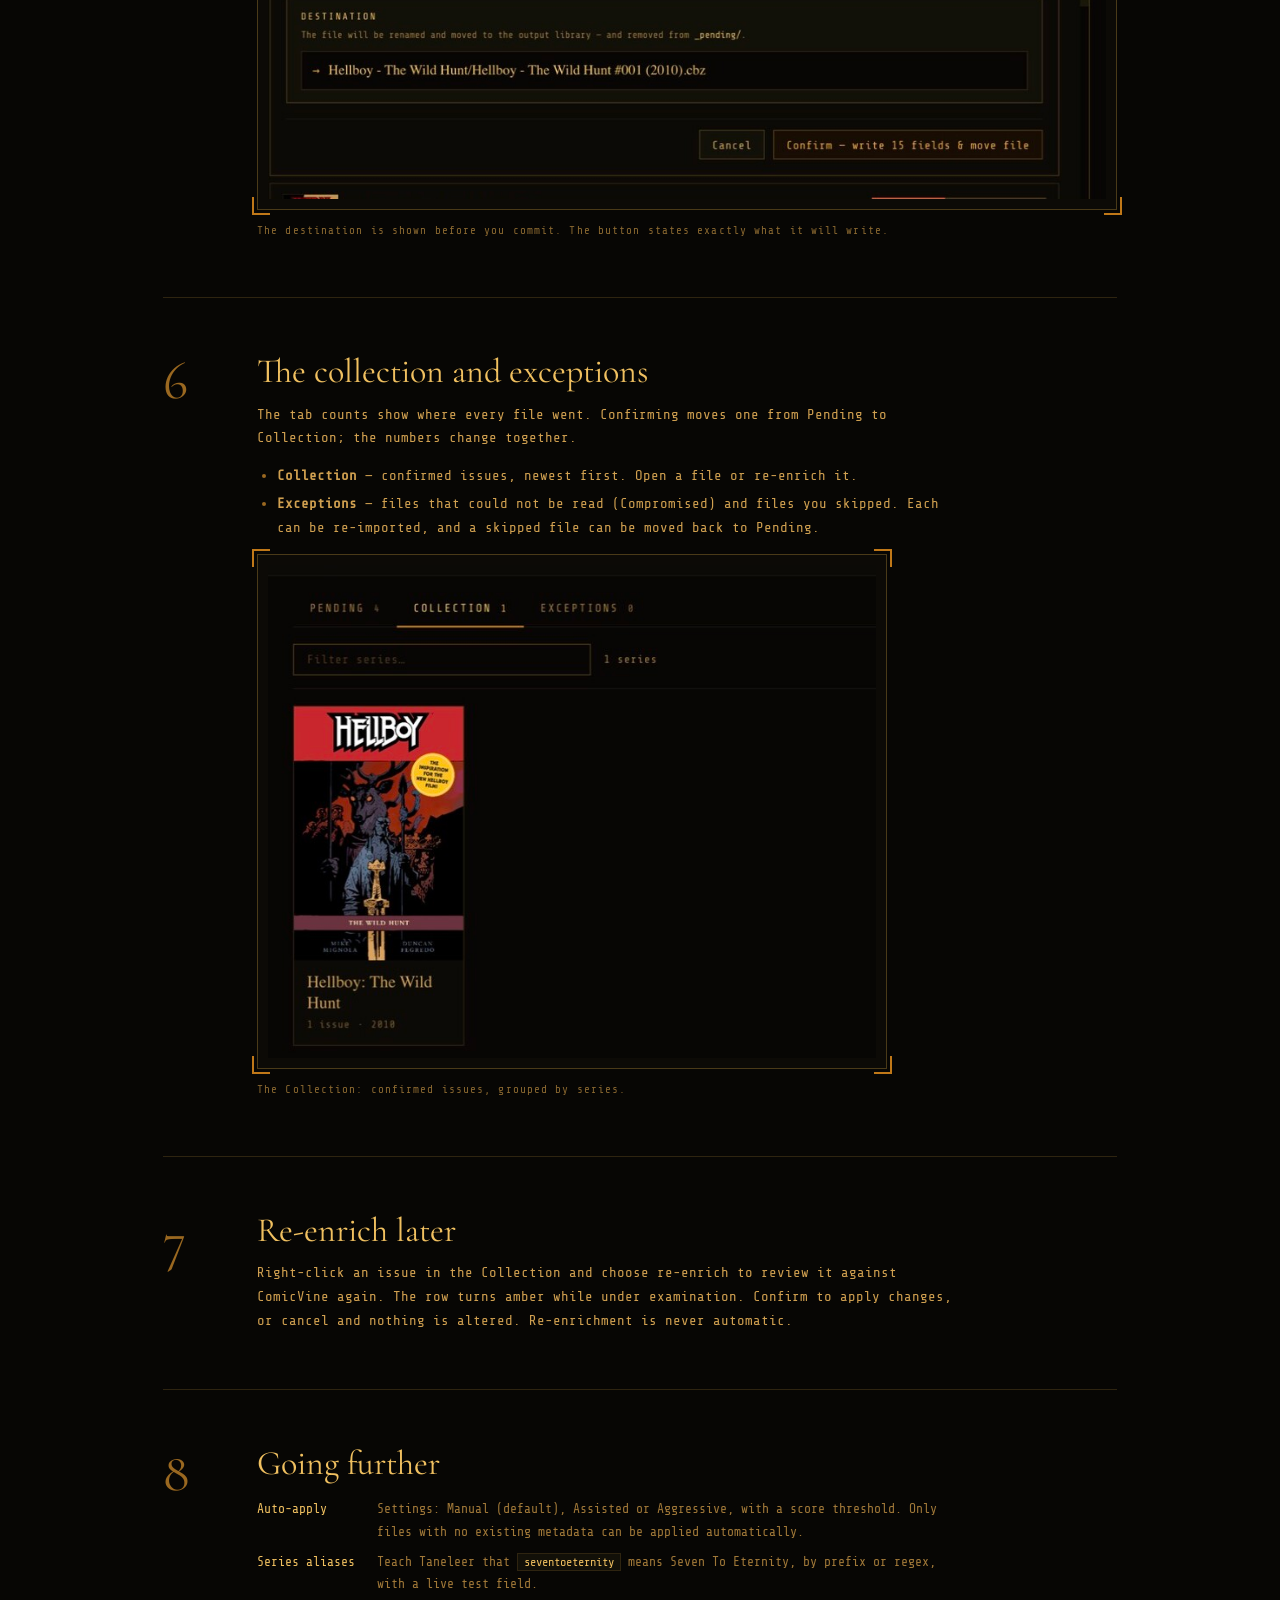
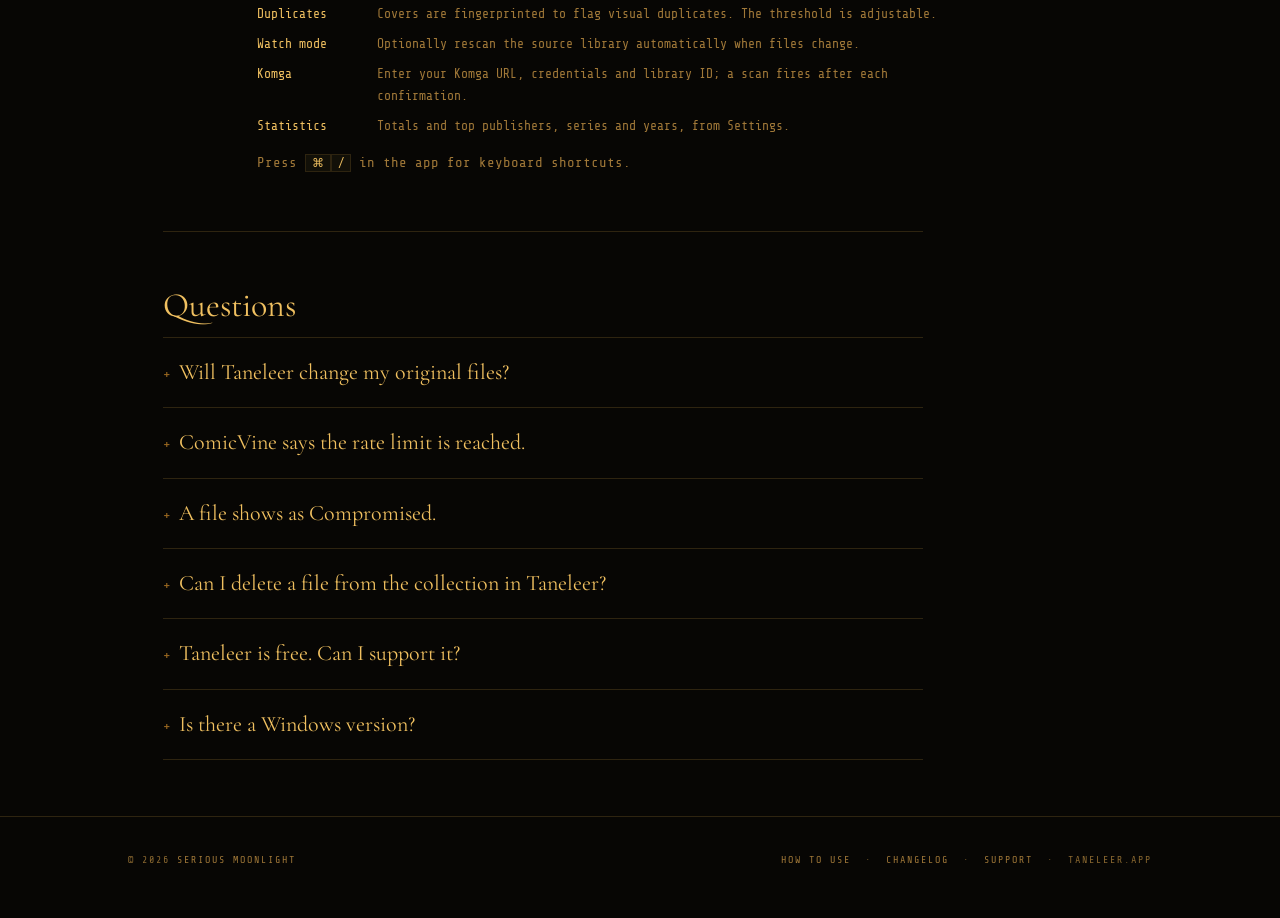
==== commit becbc3cb: "Site tweaks: drop signing wording, nav Download downloads directly, footer link Co-Authored-By: Clau" ====
--- a/how-to.html
+++ b/how-to.html
@@ -25,7 +25,7 @@
     <a href="index.html#matching" class="hide-s">Matching</a>
     <a href="how-to.html" class="hide-xs" aria-current="page">How to use</a>
     <a href="https://ko-fi.com/seriousmoonlight">Support</a>
-    <a class="btn primary" href="index.html#download">Download</a>
+    <a class="btn primary" data-download href="https://github.com/puckrin/taneleer-releases/releases/latest">Download</a>
   </nav>
 </div></header>
 
@@ -40,7 +40,7 @@
 
 <div class="step" id="install"><div class="n">1</div><div>
   <h2>Install</h2>
-  <p><a href="index.html#download">Download</a> the DMG, open it, and drag Taneleer into your Applications folder. The build is signed and notarised, so it opens without warnings. Taneleer requires macOS 11 or later and updates itself when a new version is released.</p>
+  <p><a href="index.html#download">Download</a> the DMG, open it, and drag Taneleer into your Applications folder. Taneleer requires macOS 11 or later and updates itself when a new version is released.</p>
 </div></div>
 
 <div class="step" id="setup"><div class="n">2</div><div>
@@ -131,7 +131,8 @@
 </div>
 </main>
 <footer><div class="wrap">
-  <span>&copy; 2026 Serious Moonlight</span>
+  <span>&copy; 2026 <a href="https://seriousmoonlight.co.uk">Serious Moonlight</a></span>
   <span><a href="how-to.html">How to use</a> &nbsp;&middot;&nbsp; <a href="https://github.com/puckrin/taneleer-releases/releases">Changelog</a> &nbsp;&middot;&nbsp; <a href="https://ko-fi.com/seriousmoonlight">Support</a> &nbsp;&middot;&nbsp; taneleer.app</span>
 </div></footer>
+<script src="site.js?v=1" defer></script>
 </body></html>
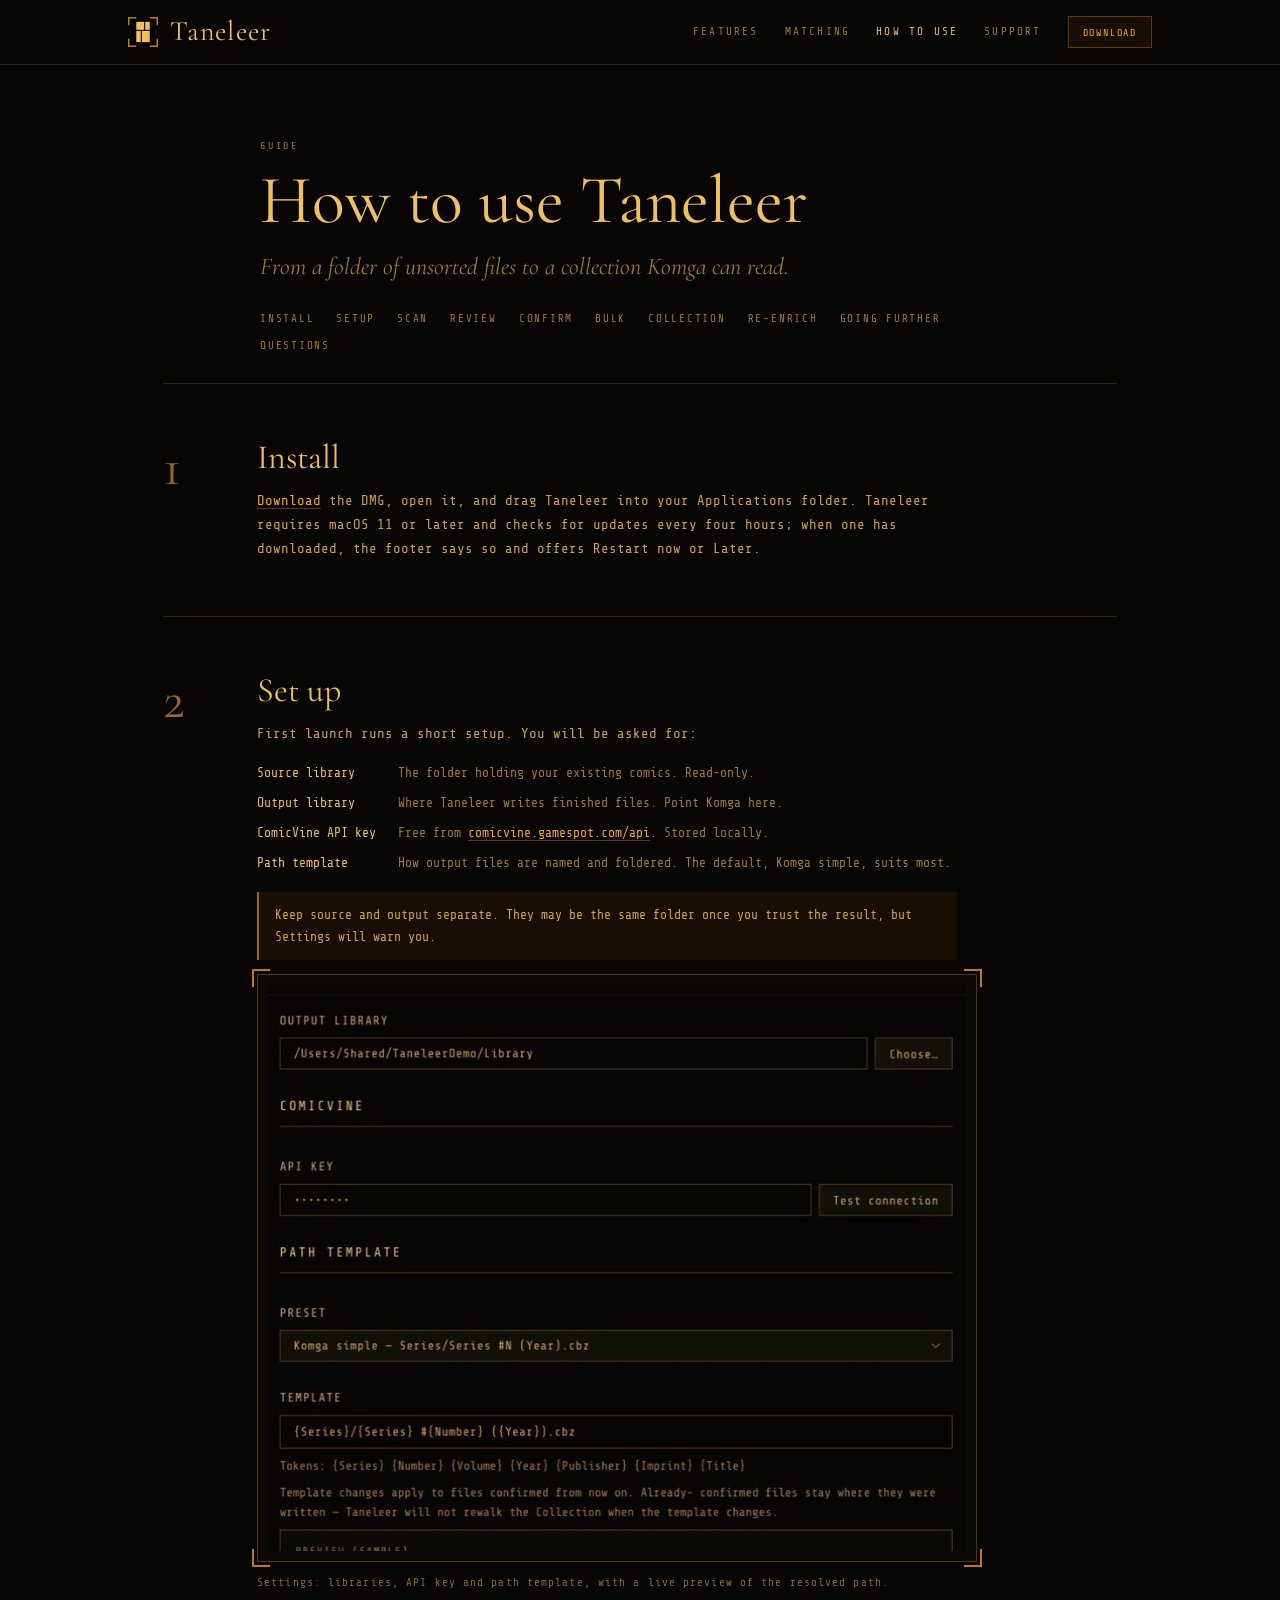
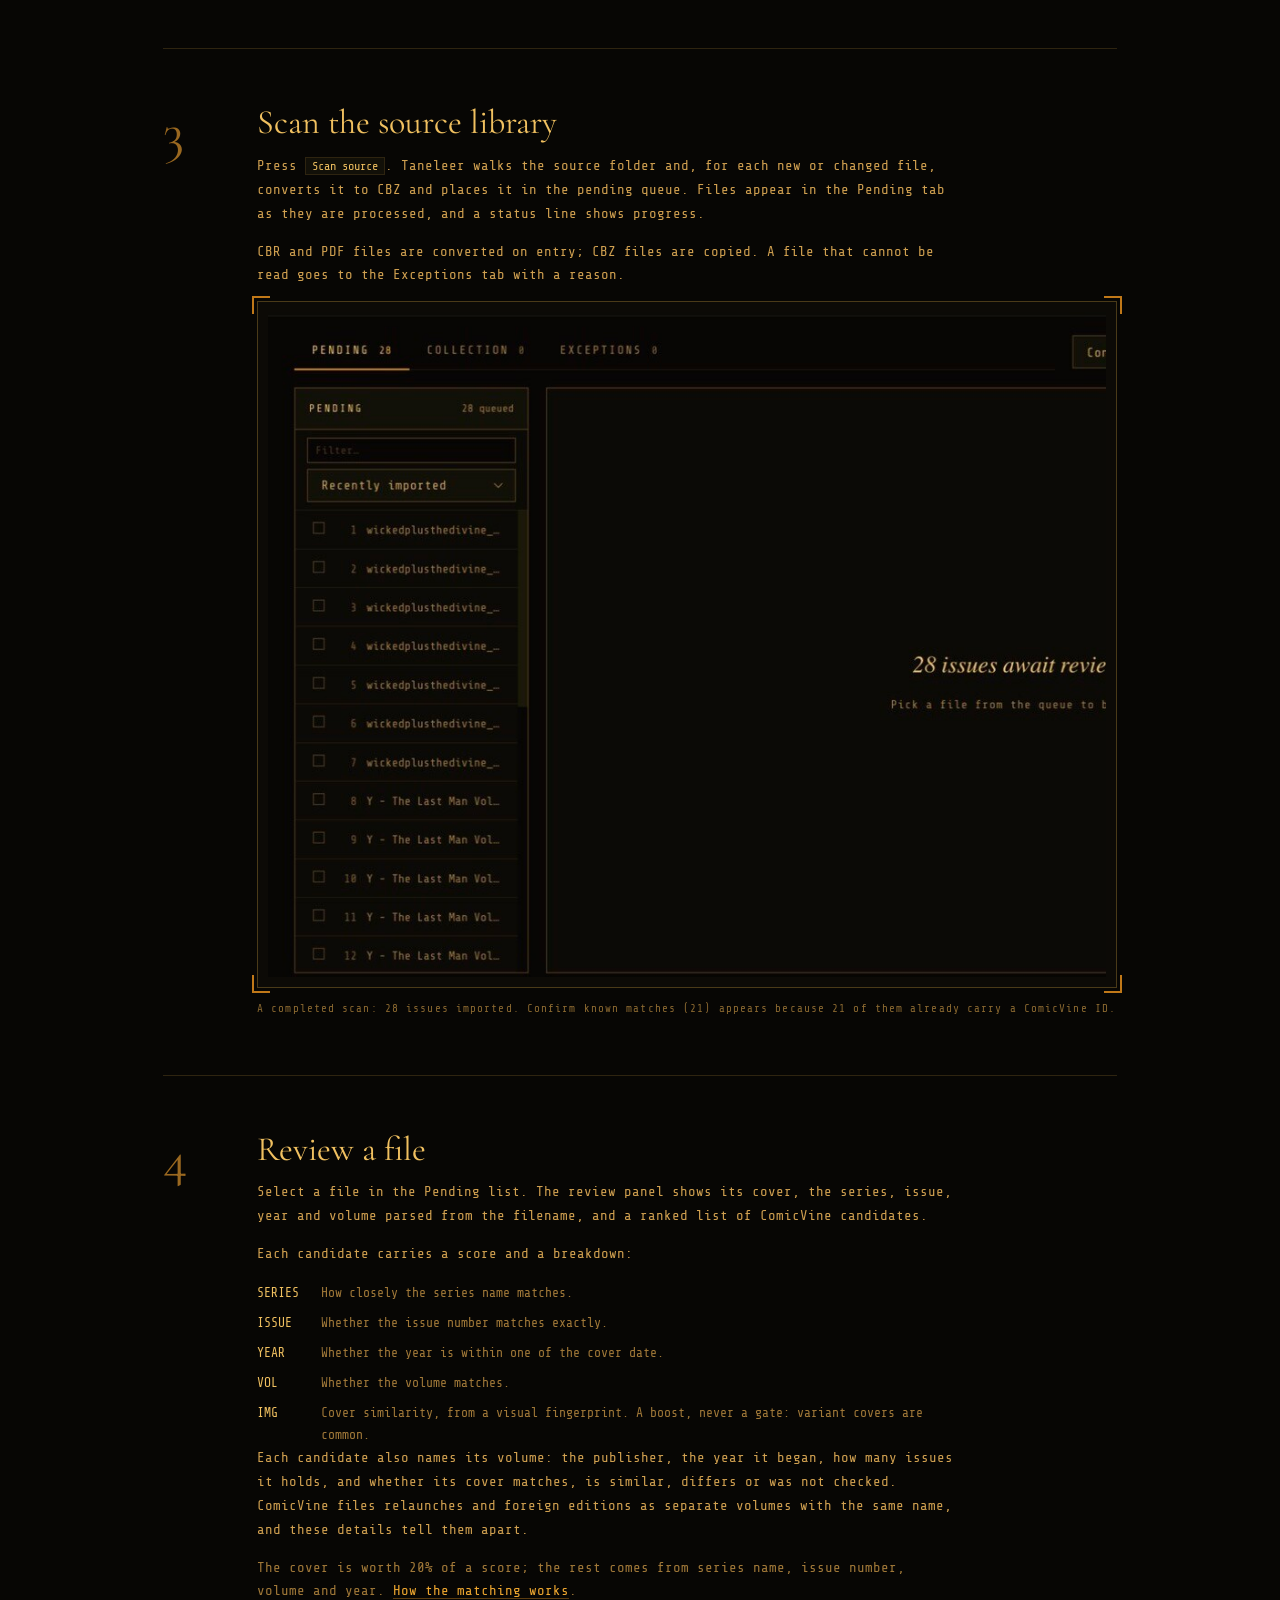
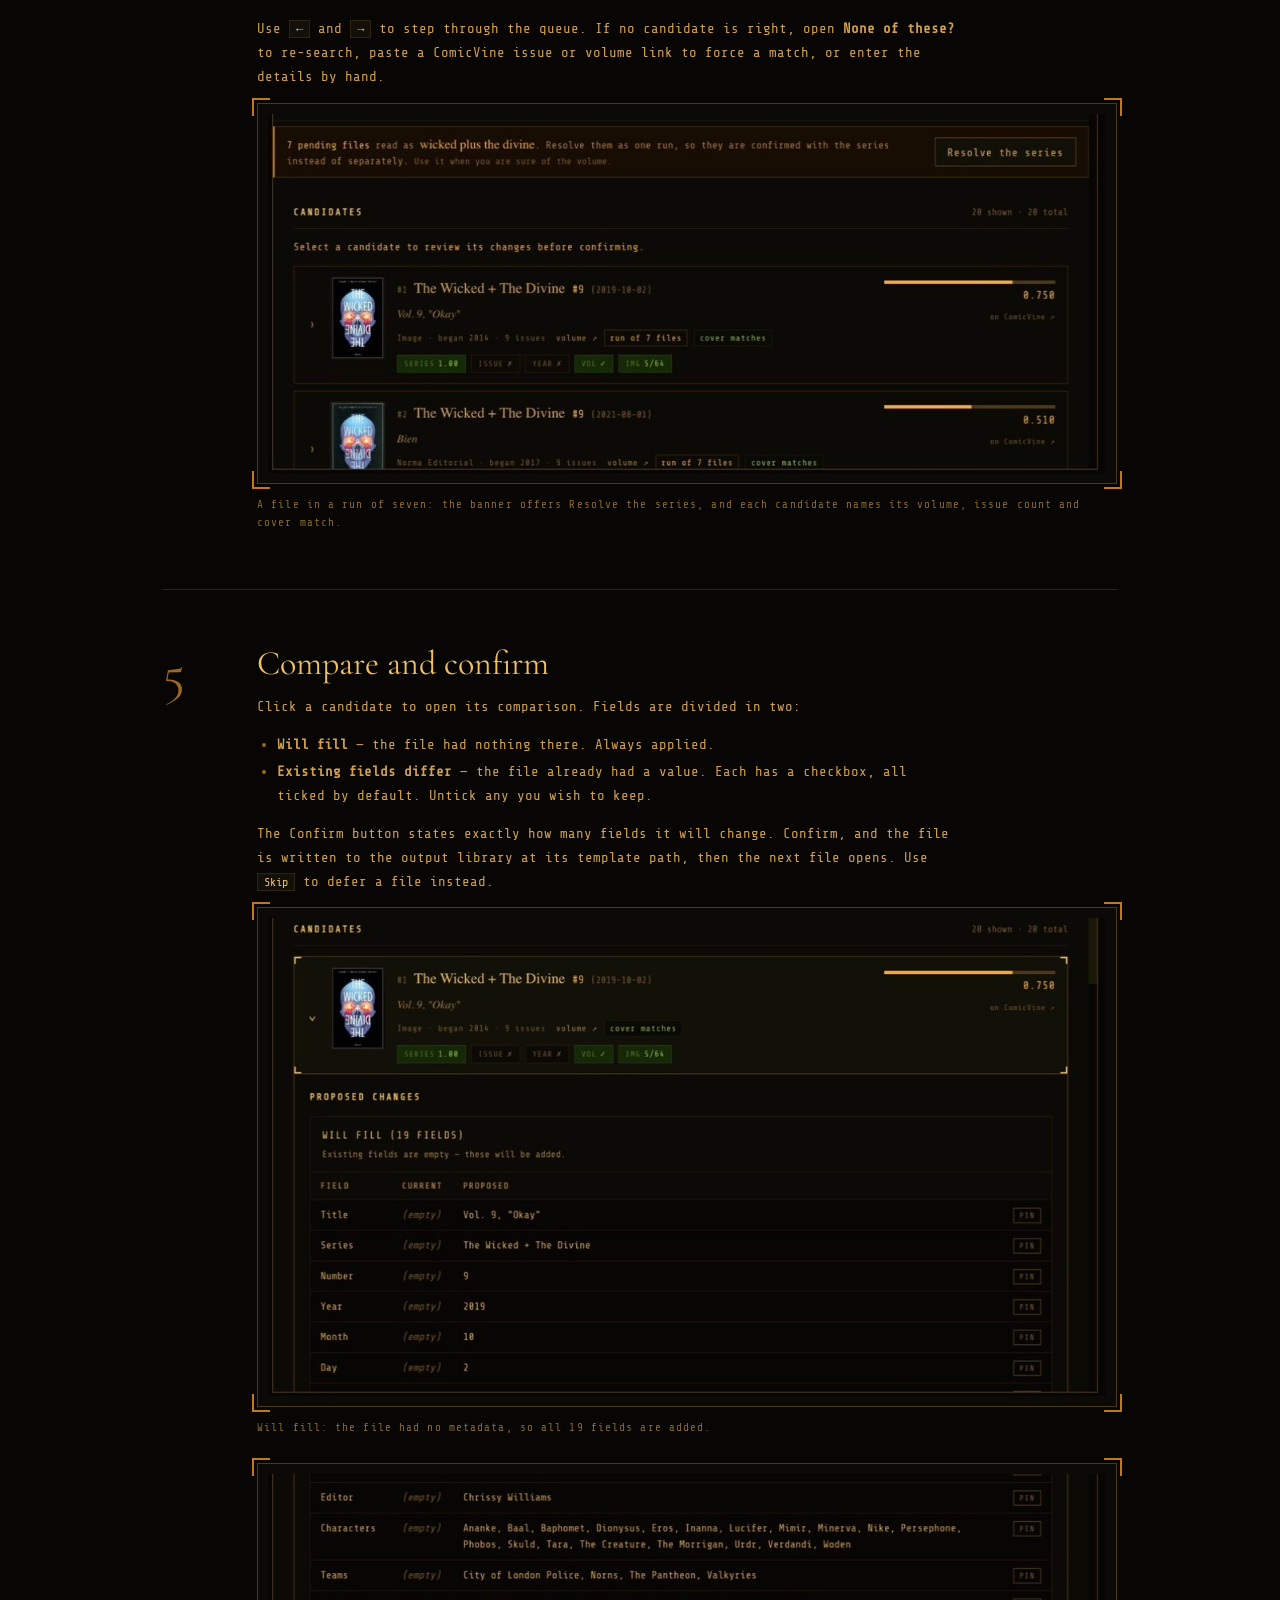
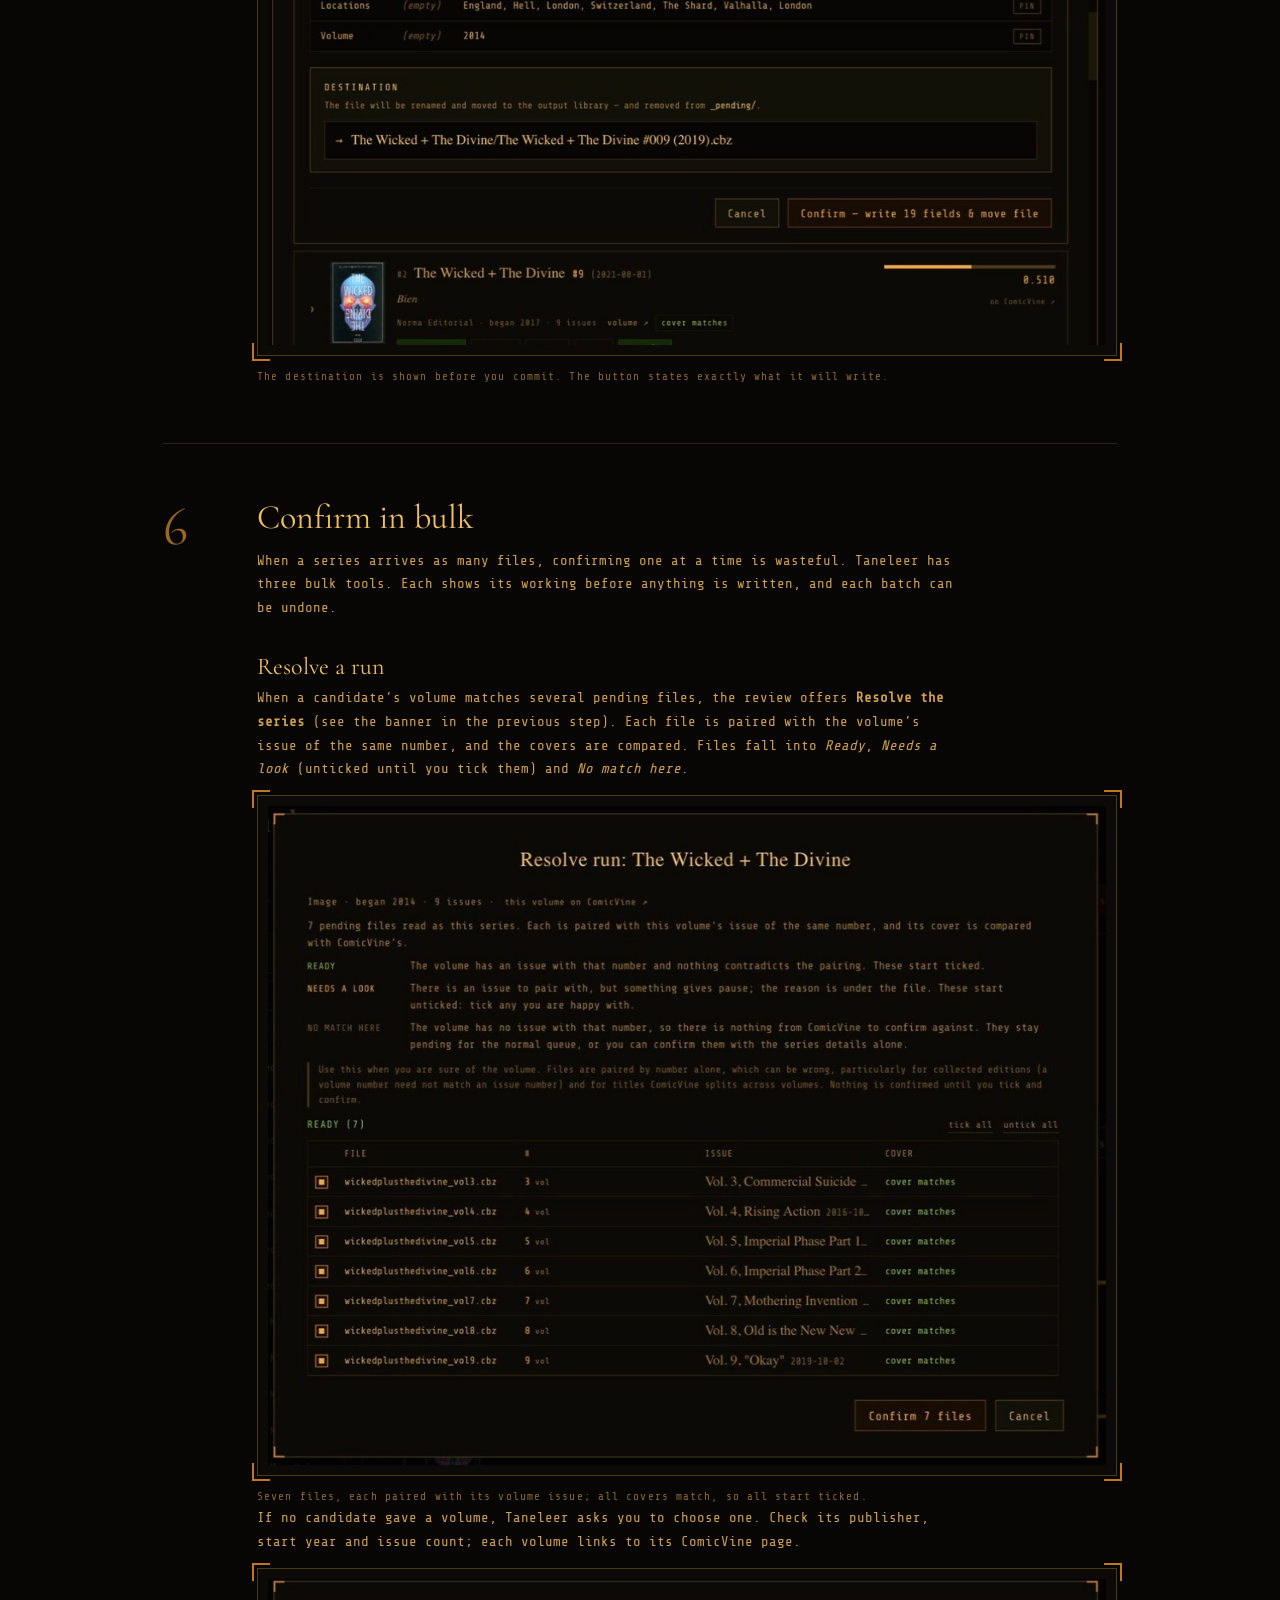
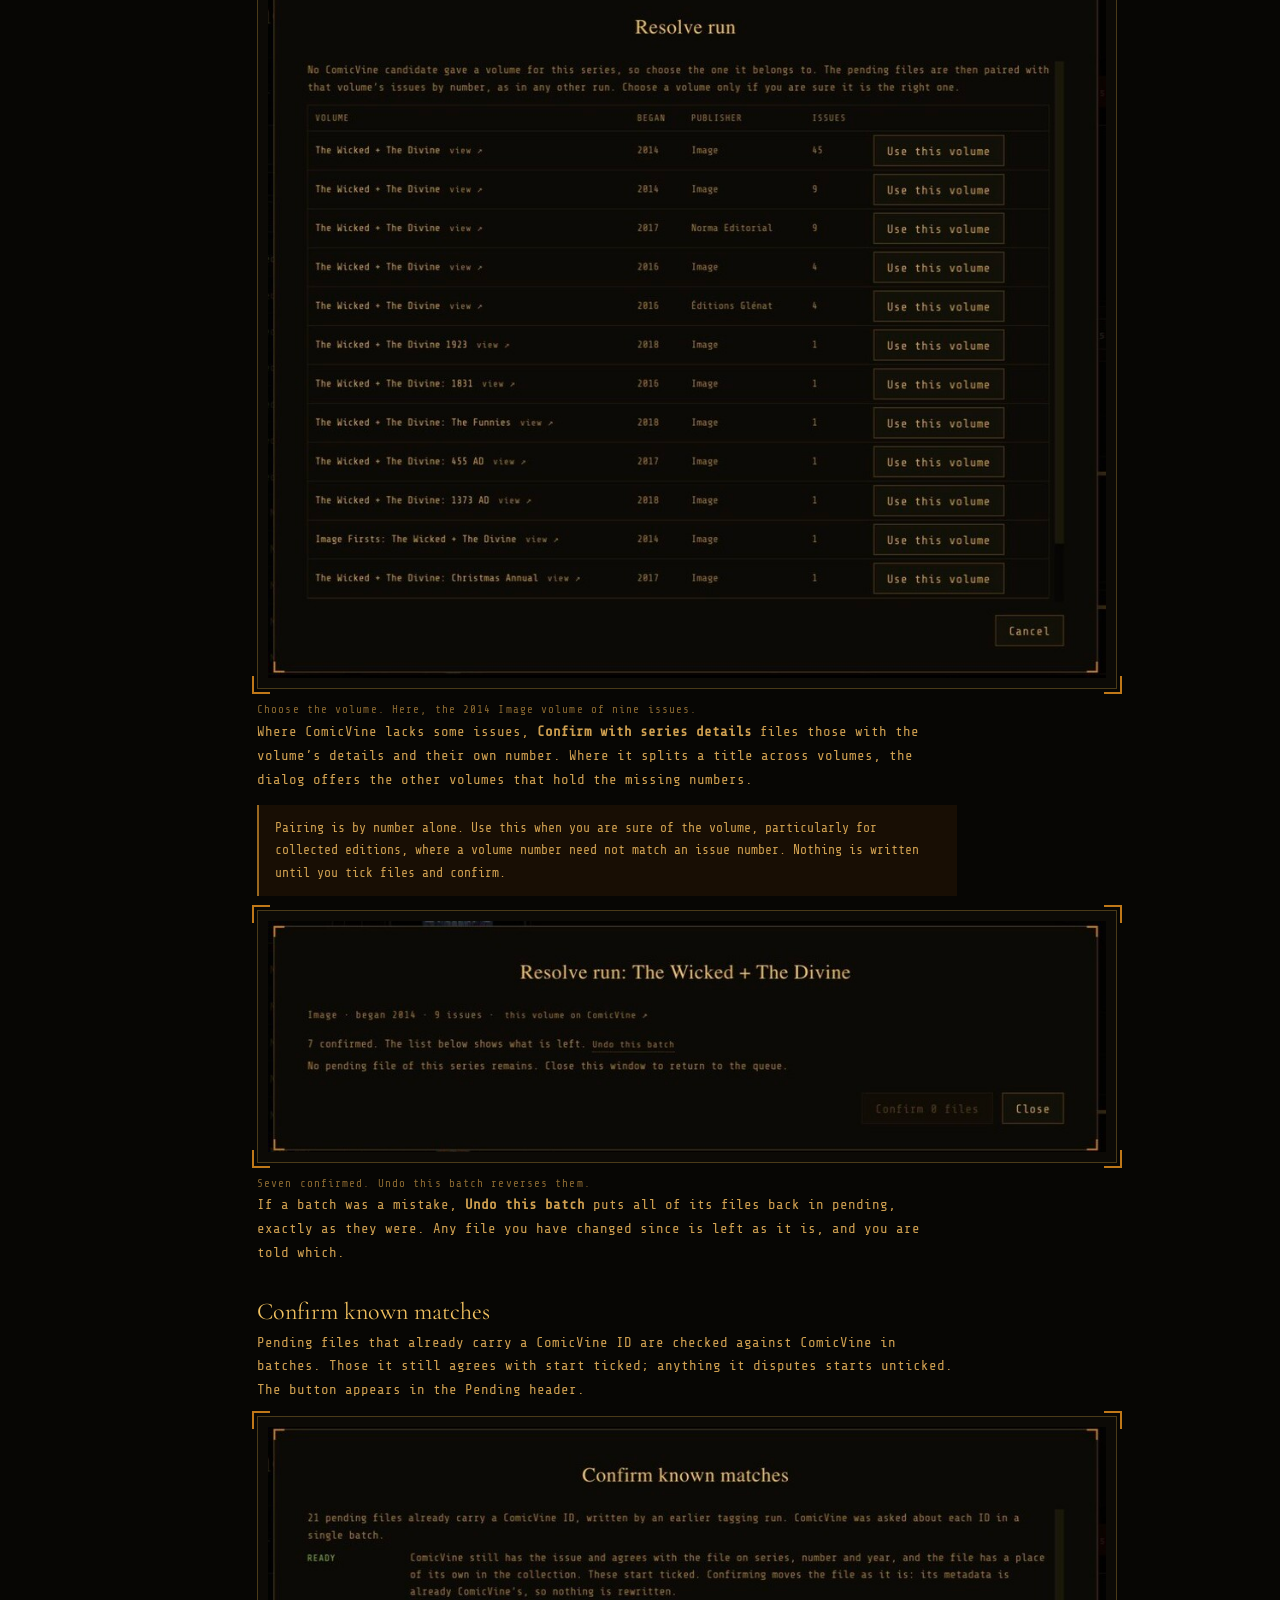
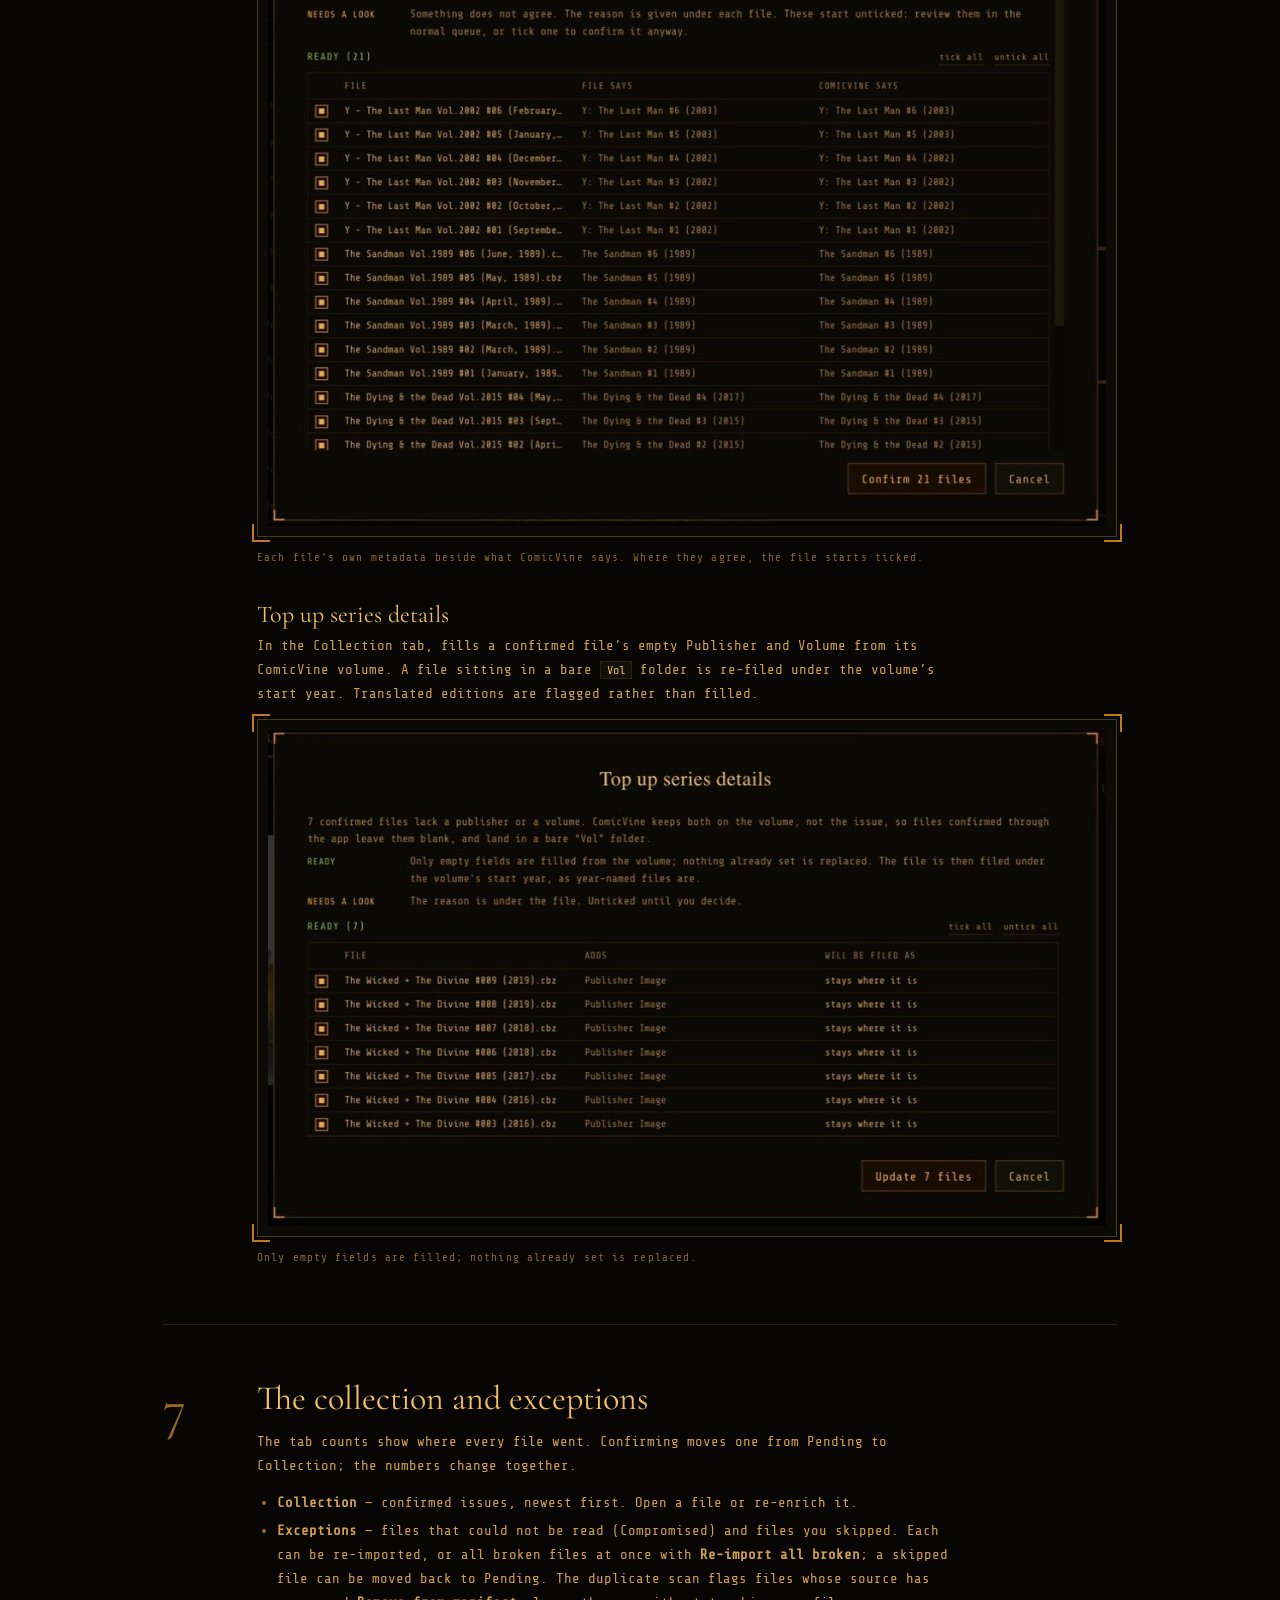
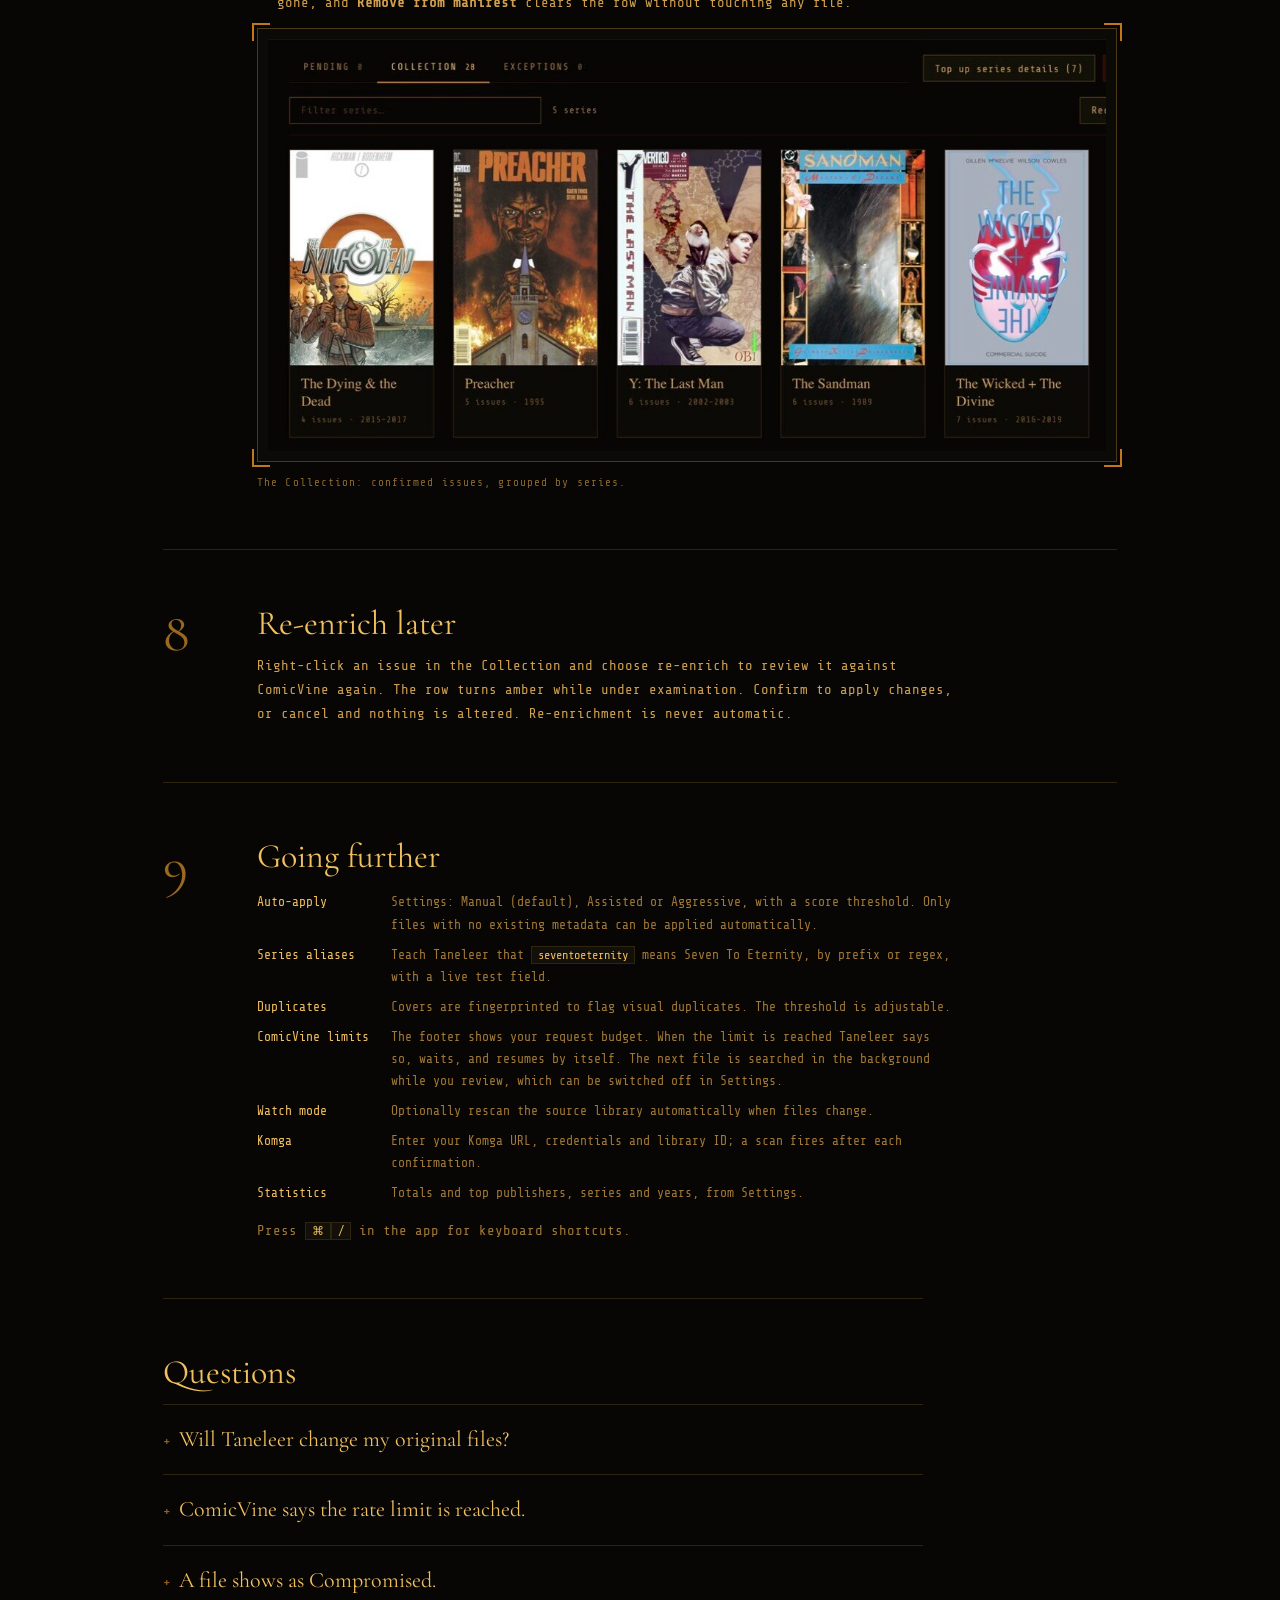
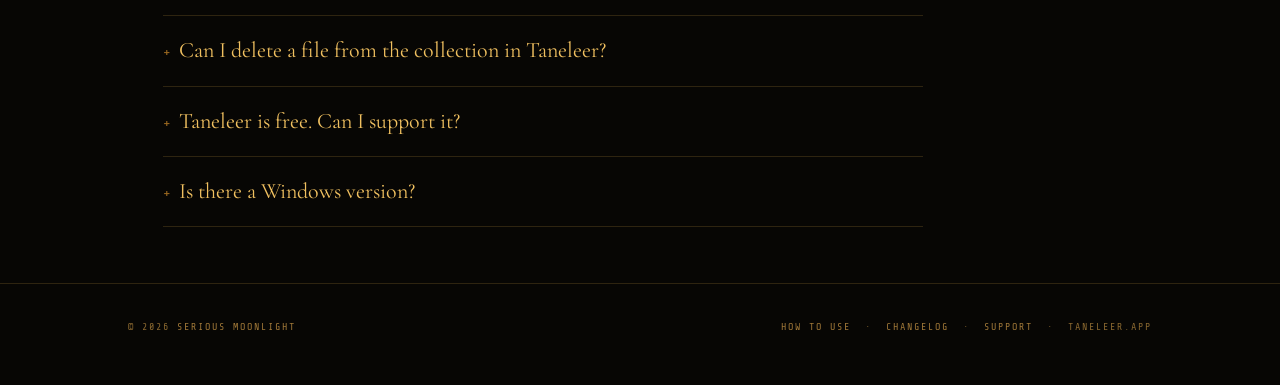
==== commit bceb9501: "Update site for 1.1.0: matching, bulk tools, new screenshots - Redraw score-weight charts to match t" ====
--- a/how-to.html
+++ b/how-to.html
@@ -9,11 +9,11 @@
 <link rel="icon" type="image/svg+xml" href="favicon.svg">
 <meta property="og:title" content="How to use Taneleer">
 <meta property="og:description" content="A step-by-step guide to Taneleer: install, set up, scan, review candidates, confirm, and keep the collection in order.">
-<meta property="og:image" content="https://taneleer.app/assets/shot-review.jpg">
+<meta property="og:image" content="https://taneleer.app/assets/v11-hero.jpg">
 <link rel="preconnect" href="https://fonts.googleapis.com">
 <link rel="preconnect" href="https://fonts.gstatic.com" crossorigin>
 <link href="https://fonts.googleapis.com/css2?family=Cormorant+Garamond:ital,wght@0,400;1,400&family=Share+Tech+Mono&display=swap" rel="stylesheet">
-<link rel="stylesheet" href="styles.css?v=6">
+<link rel="stylesheet" href="styles.css?v=10">
 </head>
 <body>
 <header class="top"><div class="wrap">
@@ -34,13 +34,13 @@
   <p class="label">Guide</p>
   <h1>How to use Taneleer</h1>
   <p class="lede">From a folder of unsorted files to a collection Komga can read.</p>
-  <div class="toc"><a href="#install">Install</a><a href="#setup">Setup</a><a href="#scan">Scan</a><a href="#review">Review</a><a href="#confirm">Confirm</a><a href="#collection">Collection</a><a href="#reenrich">Re-enrich</a><a href="#more">Going further</a><a href="#faq">Questions</a></div>
+  <div class="toc"><a href="#install">Install</a><a href="#setup">Setup</a><a href="#scan">Scan</a><a href="#review">Review</a><a href="#confirm">Confirm</a><a href="#bulk">Bulk</a><a href="#collection">Collection</a><a href="#reenrich">Re-enrich</a><a href="#more">Going further</a><a href="#faq">Questions</a></div>
 </div>
 <div class="wrap how">
 
 <div class="step" id="install"><div class="n">1</div><div>
   <h2>Install</h2>
-  <p><a href="index.html#download">Download</a> the DMG, open it, and drag Taneleer into your Applications folder. Taneleer requires macOS 11 or later and updates itself when a new version is released.</p>
+  <p><a href="index.html#download">Download</a> the DMG, open it, and drag Taneleer into your Applications folder. Taneleer requires macOS 11 or later and checks for updates every four hours; when one has downloaded, the footer says so and offers Restart now or Later.</p>
 </div></div>
 
 <div class="step" id="setup"><div class="n">2</div><div>
@@ -53,14 +53,14 @@
     <dt>Path template</dt><dd>How output files are named and foldered. The default, Komga simple, suits most.</dd>
   </dl>
   <p class="note">Keep source and output separate. They may be the same folder once you trust the result, but Settings will warn you.</p>
-  <figure style="max-width:720px"><div class="shot"><img src="assets/shot-settings.jpg" alt="The Taneleer settings screen showing source library, output library, ComicVine API key and path template with live preview" width="800" height="656" loading="lazy"><i></i></div><figcaption>Settings: libraries, API key and path template, with a live preview of the resolved path.</figcaption></figure>
+  <figure style="max-width:720px"><div class="shot"><img src="assets/v11-settings-c.jpg" alt="The Taneleer settings screen showing source library, output library, ComicVine API key and path template" width="800" height="648" loading="lazy"><i></i></div><figcaption>Settings: libraries, API key and path template, with a live preview of the resolved path.</figcaption></figure>
 </div></div>
 
 <div class="step" id="scan"><div class="n">3</div><div>
   <h2>Scan the source library</h2>
   <p>Press <kbd>Scan source</kbd>. Taneleer walks the source folder and, for each new or changed file, converts it to CBZ and places it in the pending queue. Files appear in the Pending tab as they are processed, and a status line shows progress.</p>
   <p>CBR and PDF files are converted on entry; CBZ files are copied. A file that cannot be read goes to the Exceptions tab with a reason.</p>
-  <figure style="max-width:860px"><div class="shot"><img src="assets/shot-scan.jpg" alt="The Pending tab after a scan, showing six imported files queued for review" width="1000" height="600" loading="lazy"><i></i></div><figcaption>A completed scan: six issues imported and awaiting review.</figcaption></figure>
+  <figure style="max-width:860px"><div class="shot"><img src="assets/v11-pending-c.jpg" alt="The Pending tab after a scan: 28 issues queued, with Confirm known matches (21) in the header" width="920" height="730" loading="lazy"><i></i></div><figcaption>A completed scan: 28 issues imported. Confirm known matches (21) appears because 21 of them already carry a ComicVine ID.</figcaption></figure>
 </div></div>
 
 <div class="step" id="review"><div class="n">4</div><div>
@@ -74,9 +74,10 @@
     <dt>VOL</dt><dd>Whether the volume matches.</dd>
     <dt>IMG</dt><dd>Cover similarity, from a visual fingerprint. A boost, never a gate: variant covers are common.</dd>
   </dl>
-  <p class="dim">The score is weighted: series name 40%, issue number 25%, cover 20%, year 15%. <a href="index.html#matching">How the matching works</a>.</p>
-  <p>Use <kbd>&larr;</kbd> and <kbd>&rarr;</kbd> to step through the queue. If no candidate is right, re-search with a different series, issue or year.</p>
-  <figure style="max-width:860px"><div class="shot"><img src="assets/shot-candidates.jpg" alt="The review panel with ranked candidates and score breakdowns" width="1070" height="655" loading="lazy"><i></i></div><figcaption>The review panel: parsed filename above, ranked candidates below.</figcaption></figure>
+  <p>Each candidate also names its volume: the publisher, the year it began, how many issues it holds, and whether its cover matches, is similar, differs or was not checked. ComicVine files relaunches and foreign editions as separate volumes with the same name, and these details tell them apart.</p>
+  <p class="dim">The cover is worth 20% of a score; the rest comes from series name, issue number, volume and year. <a href="index.html#matching">How the matching works</a>.</p>
+  <p>Use <kbd>&larr;</kbd> and <kbd>&rarr;</kbd> to step through the queue. If no candidate is right, open <b>None of these?</b> to re-search, paste a ComicVine issue or volume link to force a match, or enter the details by hand.</p>
+  <figure style="max-width:860px"><div class="shot"><img src="assets/v11-candidates-c.jpg" alt="The Resolve the series banner and the first ComicVine candidate, showing publisher, start year, issue count and a cover match" width="1050" height="450" loading="lazy"><i></i></div><figcaption>A file in a run of seven: the banner offers Resolve the series, and each candidate names its volume, issue count and cover match.</figcaption></figure>
 </div></div>
 
 <div class="step" id="confirm"><div class="n">5</div><div>
@@ -87,30 +88,54 @@
     <li><b>Existing fields differ</b> &mdash; the file already had a value. Each has a checkbox, all ticked by default. Untick any you wish to keep.</li>
   </ul>
   <p>The Confirm button states exactly how many fields it will change. Confirm, and the file is written to the output library at its template path, then the next file opens. Use <kbd>Skip</kbd> to defer a file instead.</p>
-  <figure style="max-width:860px"><div class="shot"><img src="assets/shot-diff.jpg" alt="The comparison for a ComicVine candidate listing the fields that will be filled" width="1030" height="586" loading="lazy"><i></i></div><figcaption>Will fill: the file had no metadata, so every field is added.</figcaption></figure><figure style="max-width:860px"><div class="shot"><img src="assets/shot-confirm.jpg" alt="The destination path and Confirm button, stating the number of fields to be written" width="1030" height="650" loading="lazy"><i></i></div><figcaption>The destination is shown before you commit. The button states exactly what it will write.</figcaption></figure>
+  <figure style="max-width:860px"><div class="shot"><img src="assets/v11-diff-c.jpg" alt="The comparison for a ComicVine candidate: Will fill, 19 fields, each empty field beside its proposed value" width="1050" height="598" loading="lazy"><i></i></div><figcaption>Will fill: the file had no metadata, so all 19 fields are added.</figcaption></figure><figure style="max-width:860px"><div class="shot"><img src="assets/v11-confirm-c.jpg" alt="The destination path and Confirm button, stating the number of fields to be written" width="1050" height="590" loading="lazy"><i></i></div><figcaption>The destination is shown before you commit. The button states exactly what it will write.</figcaption></figure>
 </div></div>
 
-<div class="step" id="collection"><div class="n">6</div><div>
+<div class="step" id="bulk"><div class="n">6</div><div>
+  <h2>Confirm in bulk</h2>
+  <p>When a series arrives as many files, confirming one at a time is wasteful. Taneleer has three bulk tools. Each shows its working before anything is written, and each batch can be undone.</p>
+
+  <h3 style="margin-top:34px">Resolve a run</h3>
+  <p>When a candidate&rsquo;s volume matches several pending files, the review offers <b>Resolve the series</b> (see the banner in the previous step). Each file is paired with the volume&rsquo;s issue of the same number, and the covers are compared. Files fall into <i>Ready</i>, <i>Needs a look</i> (unticked until you tick them) and <i>No match here</i>.</p>
+  <figure style="max-width:860px"><div class="shot"><img src="assets/v11-run-c.jpg" alt="The Resolve run dialog listing seven files paired with the volume issues, each marked cover matches" width="980" height="770" loading="lazy"><i></i></div><figcaption>Seven files, each paired with its volume issue; all covers match, so all start ticked.</figcaption></figure>
+  <p>If no candidate gave a volume, Taneleer asks you to choose one. Check its publisher, start year and issue count; each volume links to its ComicVine page.</p>
+  <figure style="max-width:860px"><div class="shot"><img src="assets/v11-volumes-c.jpg" alt="A list of ComicVine volumes named The Wicked + The Divine with start year, publisher and issue count, each with a Use this volume button" width="980" height="818" loading="lazy"><i></i></div><figcaption>Choose the volume. Here, the 2014 Image volume of nine issues.</figcaption></figure>
+  <p>Where ComicVine lacks some issues, <b>Confirm with series details</b> files those with the volume&rsquo;s details and their own number. Where it splits a title across volumes, the dialog offers the other volumes that hold the missing numbers.</p>
+  <p class="note">Pairing is by number alone. Use this when you are sure of the volume, particularly for collected editions, where a volume number need not match an issue number. Nothing is written until you tick files and confirm.</p>
+  <figure style="max-width:860px"><div class="shot"><img src="assets/v11-run-done-c.jpg" alt="The Resolve run dialog after confirming, reading 7 confirmed with an Undo this batch link" width="980" height="270" loading="lazy"><i></i></div><figcaption>Seven confirmed. Undo this batch reverses them.</figcaption></figure>
+  <p>If a batch was a mistake, <b>Undo this batch</b> puts all of its files back in pending, exactly as they were. Any file you have changed since is left as it is, and you are told which.</p>
+
+  <h3 style="margin-top:34px">Confirm known matches</h3>
+  <p>Pending files that already carry a ComicVine ID are checked against ComicVine in batches. Those it still agrees with start ticked; anything it disputes starts unticked. The button appears in the Pending header.</p>
+  <figure style="max-width:860px"><div class="shot"><img src="assets/v11-known-c.jpg" alt="The Confirm known matches dialog listing files with what each file says and what ComicVine says, all agreeing" width="980" height="818" loading="lazy"><i></i></div><figcaption>Each file&rsquo;s own metadata beside what ComicVine says. Where they agree, the file starts ticked.</figcaption></figure>
+
+  <h3 style="margin-top:34px">Top up series details</h3>
+  <p>In the Collection tab, fills a confirmed file&rsquo;s empty Publisher and Volume from its ComicVine volume. A file sitting in a bare <code>Vol</code> folder is re-filed under the volume&rsquo;s start year. Translated editions are flagged rather than filled.</p>
+  <figure style="max-width:860px"><div class="shot"><img src="assets/v11-topup-c.jpg" alt="The Top up series details dialog listing seven files and the publisher each will gain" width="980" height="580" loading="lazy"><i></i></div><figcaption>Only empty fields are filled; nothing already set is replaced.</figcaption></figure>
+</div></div>
+
+<div class="step" id="collection"><div class="n">7</div><div>
   <h2>The collection and exceptions</h2>
   <p>The tab counts show where every file went. Confirming moves one from Pending to Collection; the numbers change together.</p>
   <ul>
     <li><b>Collection</b> &mdash; confirmed issues, newest first. Open a file or re-enrich it.</li>
-    <li><b>Exceptions</b> &mdash; files that could not be read (Compromised) and files you skipped. Each can be re-imported, and a skipped file can be moved back to Pending.</li>
+    <li><b>Exceptions</b> &mdash; files that could not be read (Compromised) and files you skipped. Each can be re-imported, or all broken files at once with <b>Re-import all broken</b>; a skipped file can be moved back to Pending. The duplicate scan flags files whose source has gone, and <b>Remove from manifest</b> clears the row without touching any file.</li>
   </ul>
-  <figure style="max-width:630px"><div class="shot"><img src="assets/shot-collection.jpg" alt="The Collection tab showing one confirmed series" width="700" height="568" loading="lazy"><i></i></div><figcaption>The Collection: confirmed issues, grouped by series.</figcaption></figure>
+  <figure style="max-width:860px"><div class="shot"><img src="assets/v11-collection-c.jpg" alt="The Collection tab showing five confirmed series with their covers" width="1140" height="560" loading="lazy"><i></i></div><figcaption>The Collection: confirmed issues, grouped by series.</figcaption></figure>
 </div></div>
 
-<div class="step" id="reenrich"><div class="n">7</div><div>
+<div class="step" id="reenrich"><div class="n">8</div><div>
   <h2>Re-enrich later</h2>
   <p>Right-click an issue in the Collection and choose re-enrich to review it against ComicVine again. The row turns amber while under examination. Confirm to apply changes, or cancel and nothing is altered. Re-enrichment is never automatic.</p>
 </div></div>
 
-<div class="step" id="more"><div class="n">8</div><div>
+<div class="step" id="more"><div class="n">9</div><div>
   <h2>Going further</h2>
   <dl>
     <dt>Auto-apply</dt><dd>Settings: Manual (default), Assisted or Aggressive, with a score threshold. Only files with no existing metadata can be applied automatically.</dd>
     <dt>Series aliases</dt><dd>Teach Taneleer that <code>seventoeternity</code> means Seven To Eternity, by prefix or regex, with a live test field.</dd>
     <dt>Duplicates</dt><dd>Covers are fingerprinted to flag visual duplicates. The threshold is adjustable.</dd>
+    <dt>ComicVine limits</dt><dd>The footer shows your request budget. When the limit is reached Taneleer says so, waits, and resumes by itself. The next file is searched in the background while you review, which can be switched off in Settings.</dd>
     <dt>Watch mode</dt><dd>Optionally rescan the source library automatically when files change.</dd>
     <dt>Komga</dt><dd>Enter your Komga URL, credentials and library ID; a scan fires after each confirmation.</dd>
     <dt>Statistics</dt><dd>Totals and top publishers, series and years, from Settings.</dd>
@@ -121,7 +146,7 @@
 <div class="step" id="faq" style="display:block">
   <h2>Questions</h2>
   <details><summary>Will Taneleer change my original files?</summary><p>No. The source library is read-only. All output is written to the output library.</p></details>
-  <details><summary>ComicVine says the rate limit is reached.</summary><p>ComicVine allows about 200 requests an hour. Taneleer pauses, shows a countdown, and resumes by itself. Work already done is kept.</p></details>
+  <details><summary>ComicVine says the rate limit is reached.</summary><p>ComicVine allows about 200 requests an hour. Taneleer says when it is waiting, pauses, and resumes by itself. Work already done is kept.</p></details>
   <details><summary>A file shows as Compromised.</summary><p>It could not be read or converted. The Exceptions tab gives the reason. Open the source, repair or replace it, then choose Re-import.</p></details>
   <details><summary>Can I delete a file from the collection in Taneleer?</summary><p>Not directly. The source library is the source of truth; remove the file there. In bulk, you can retire rows from the Collection while leaving output files in place.</p></details>
   <details><summary>Taneleer is free. Can I support it?</summary><p>Yes, optionally, through <a href="https://ko-fi.com/seriousmoonlight">Ko-fi</a>. Nothing is locked behind it.</p></details>
